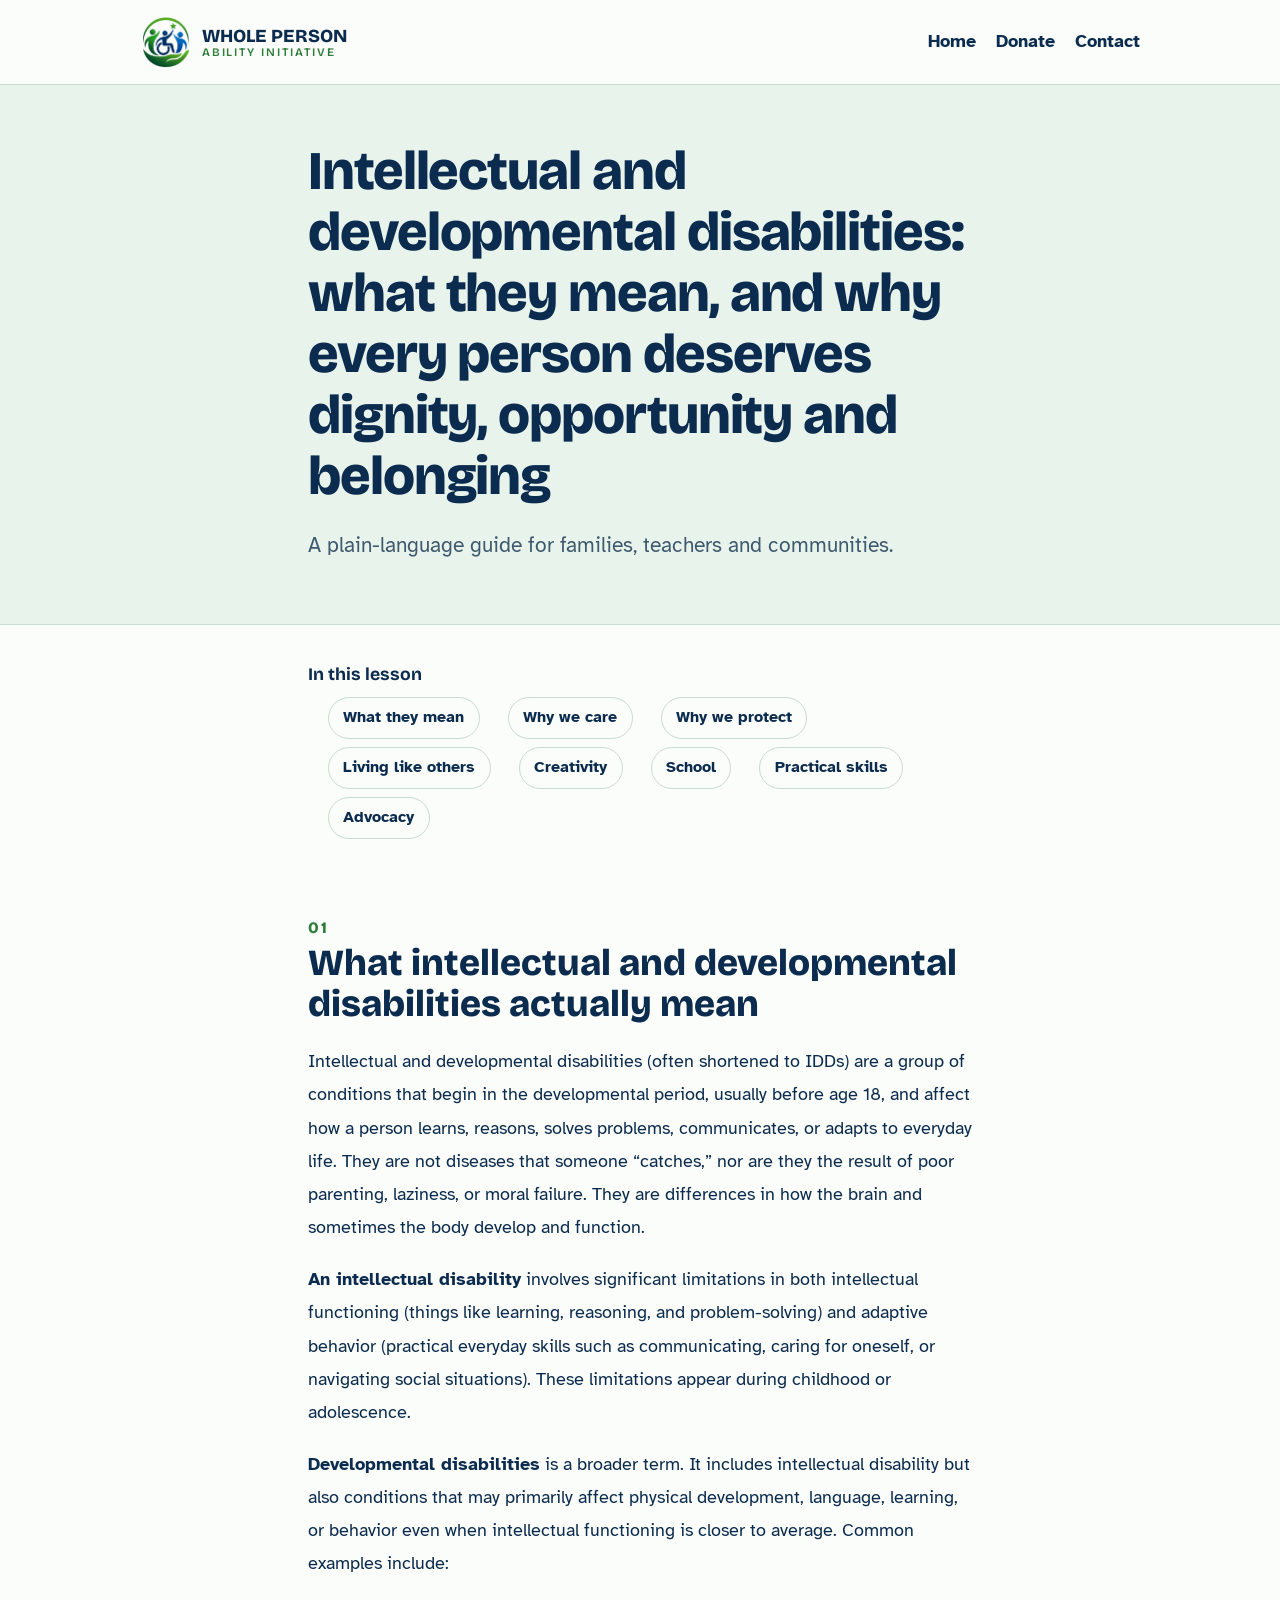
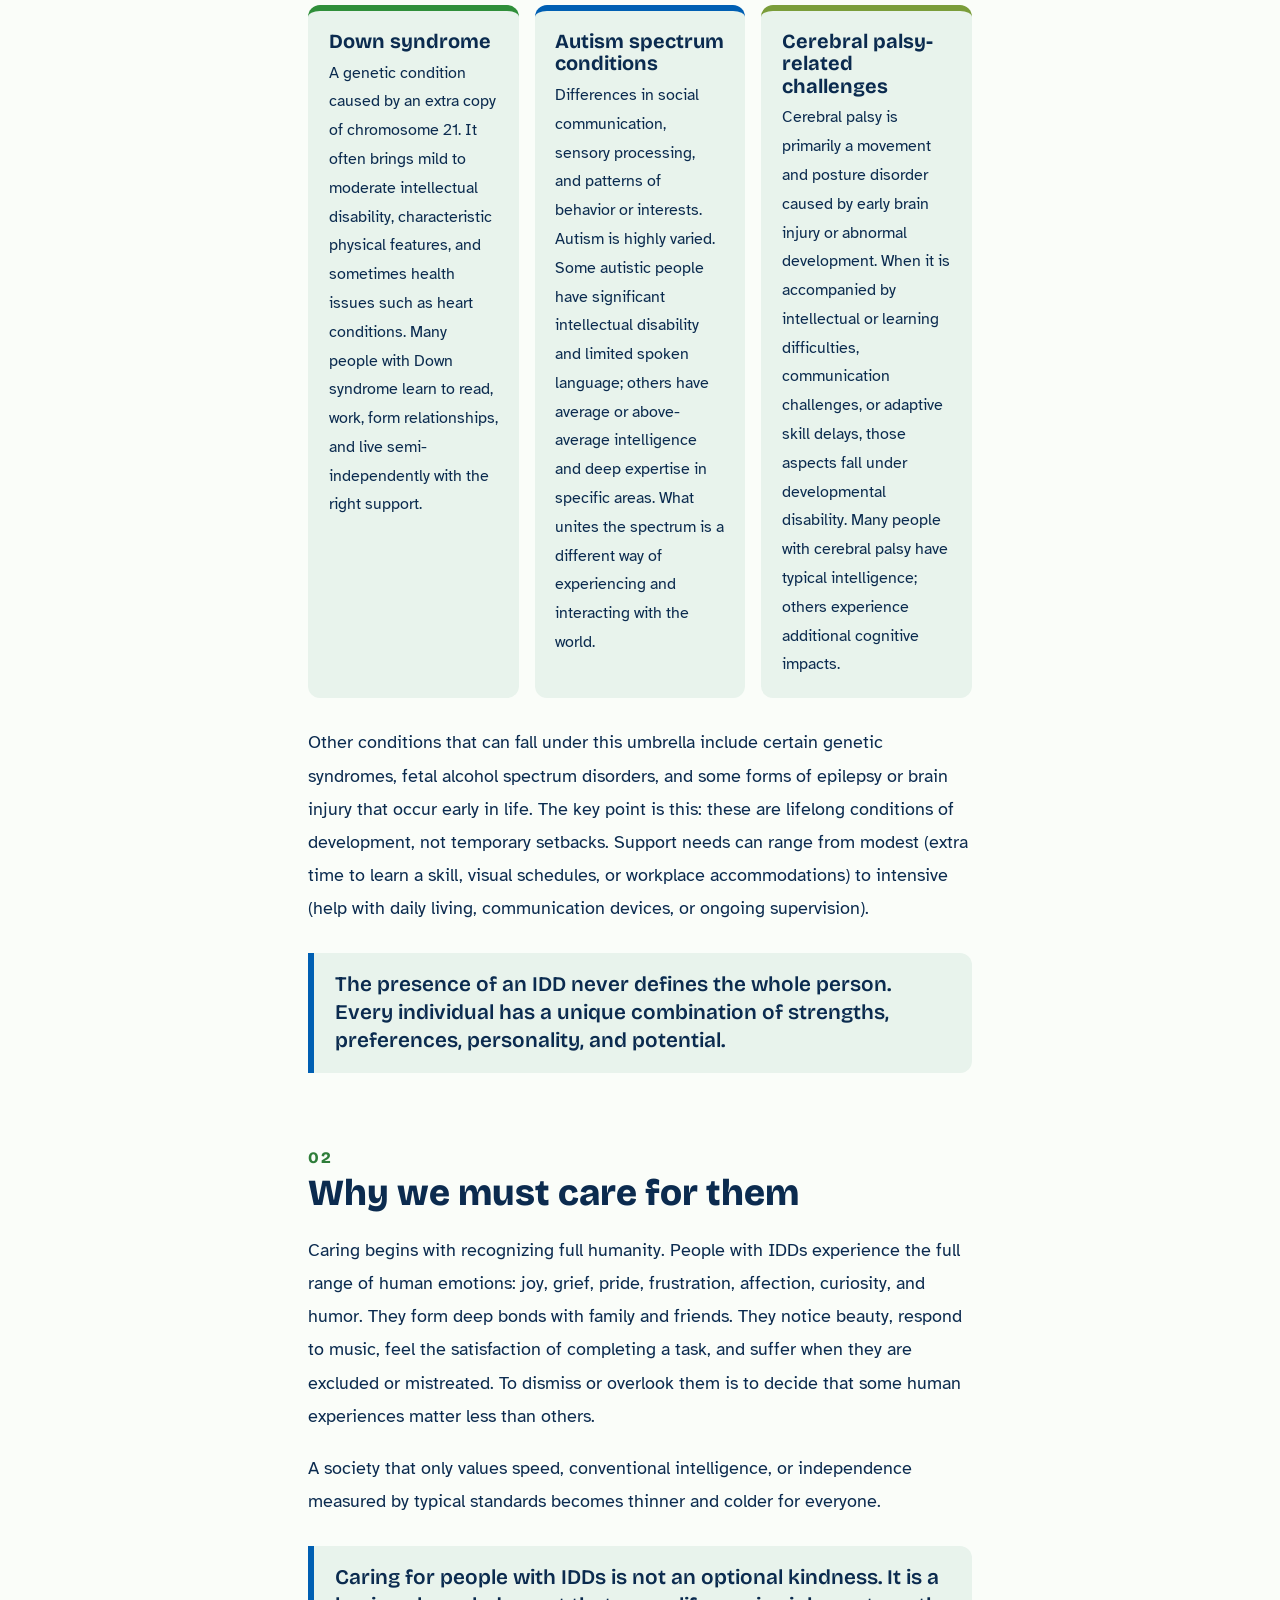
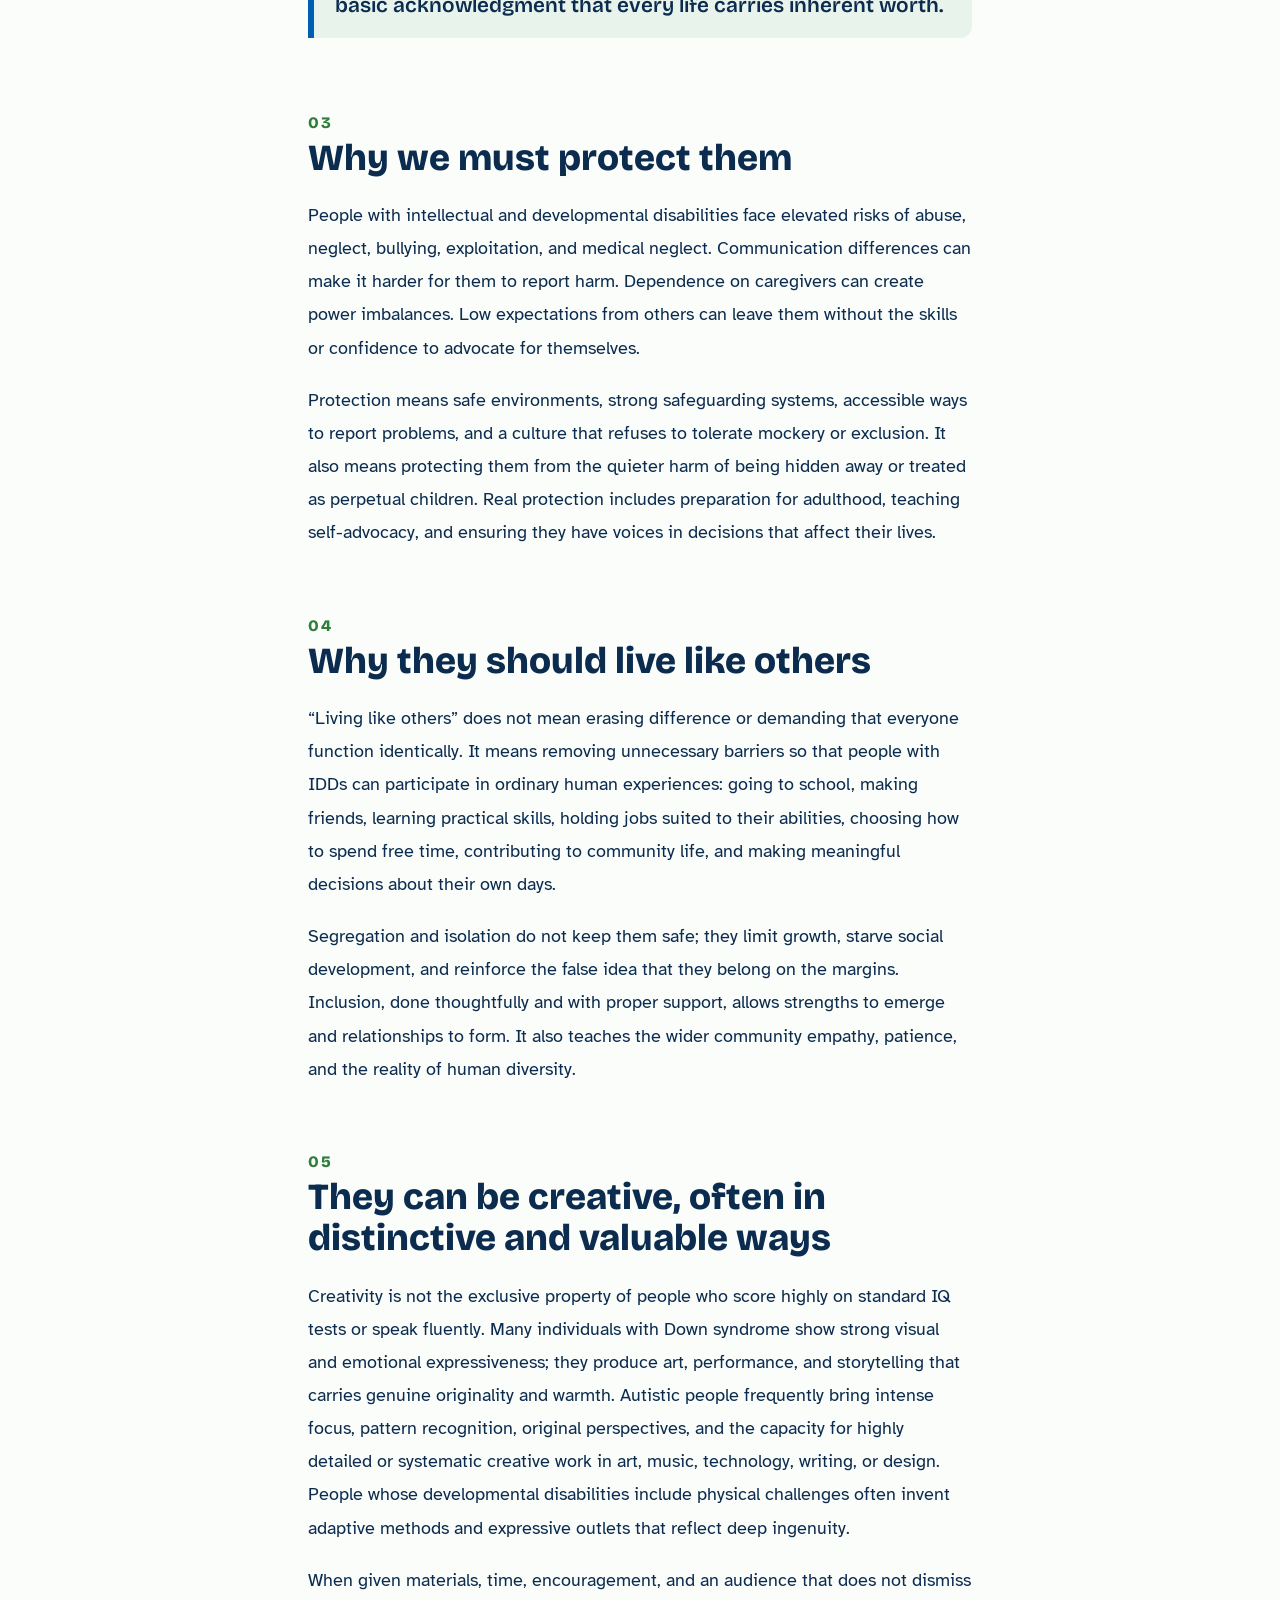
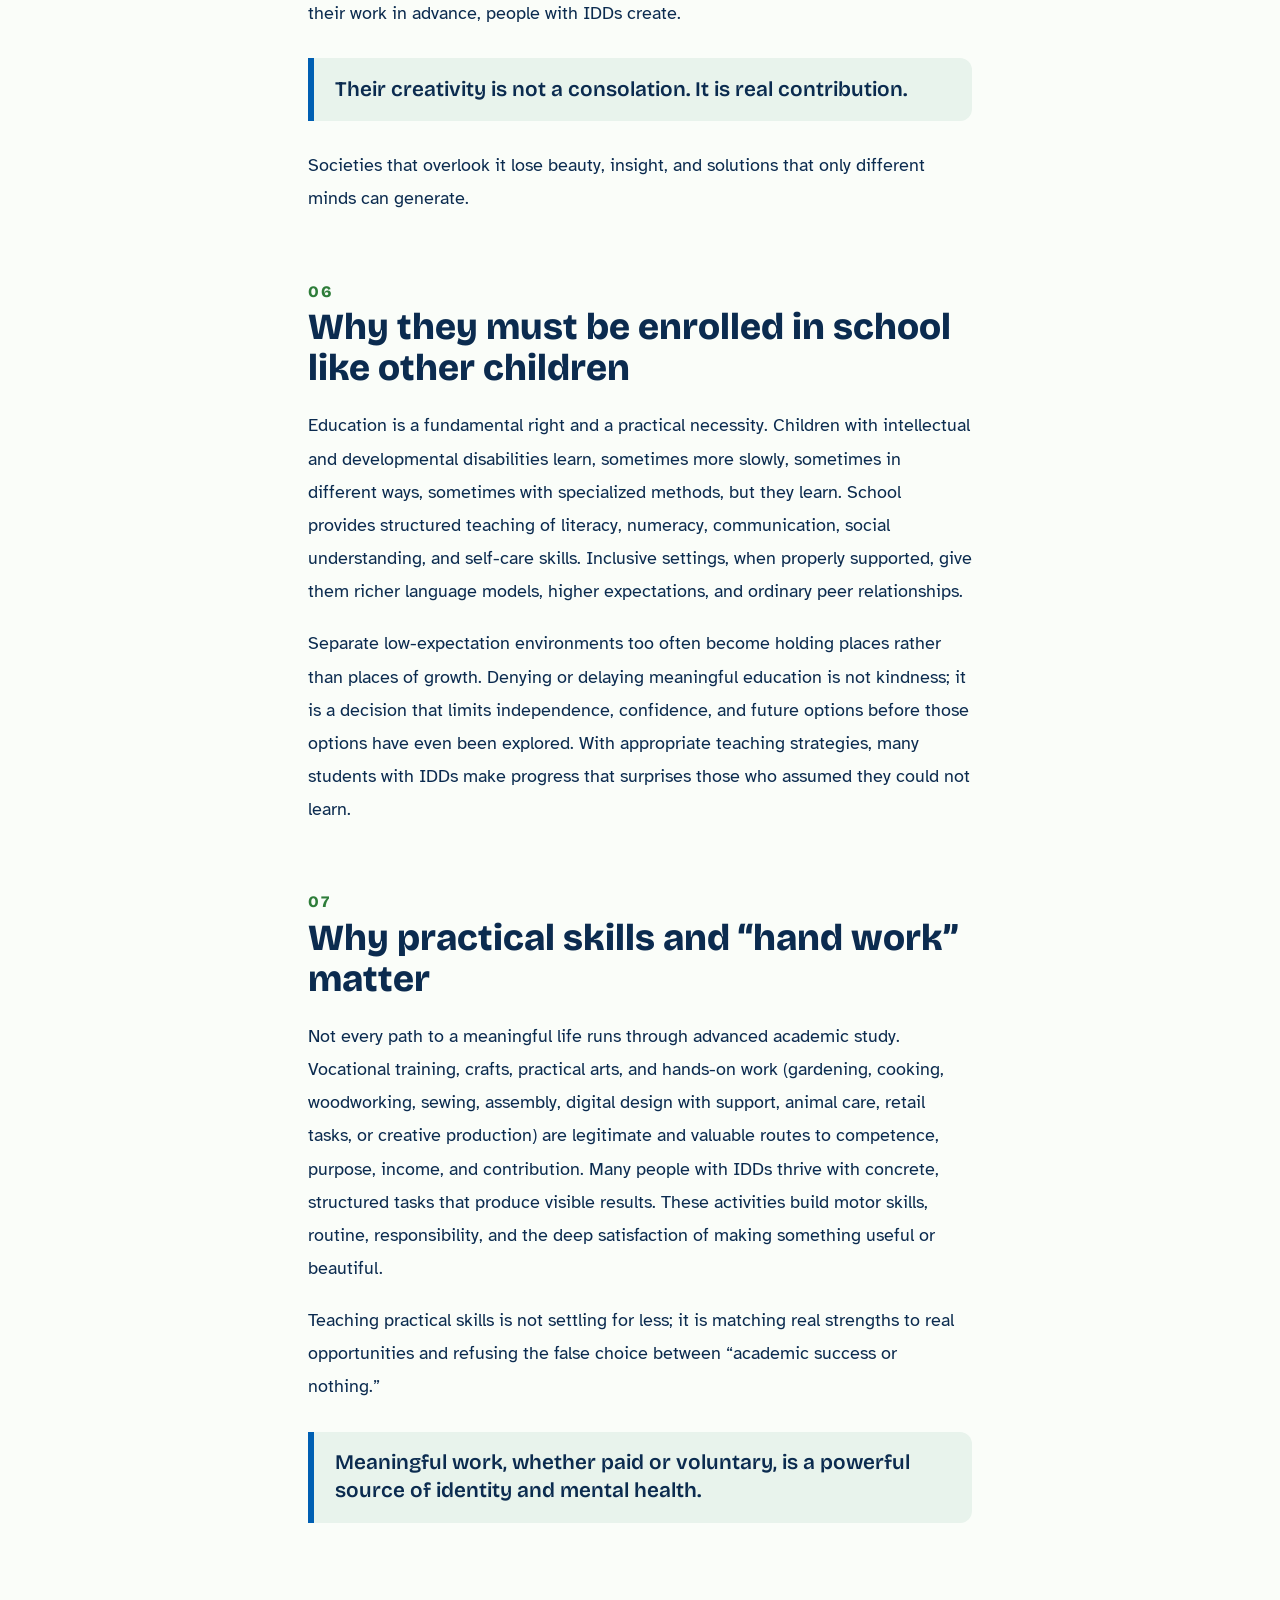
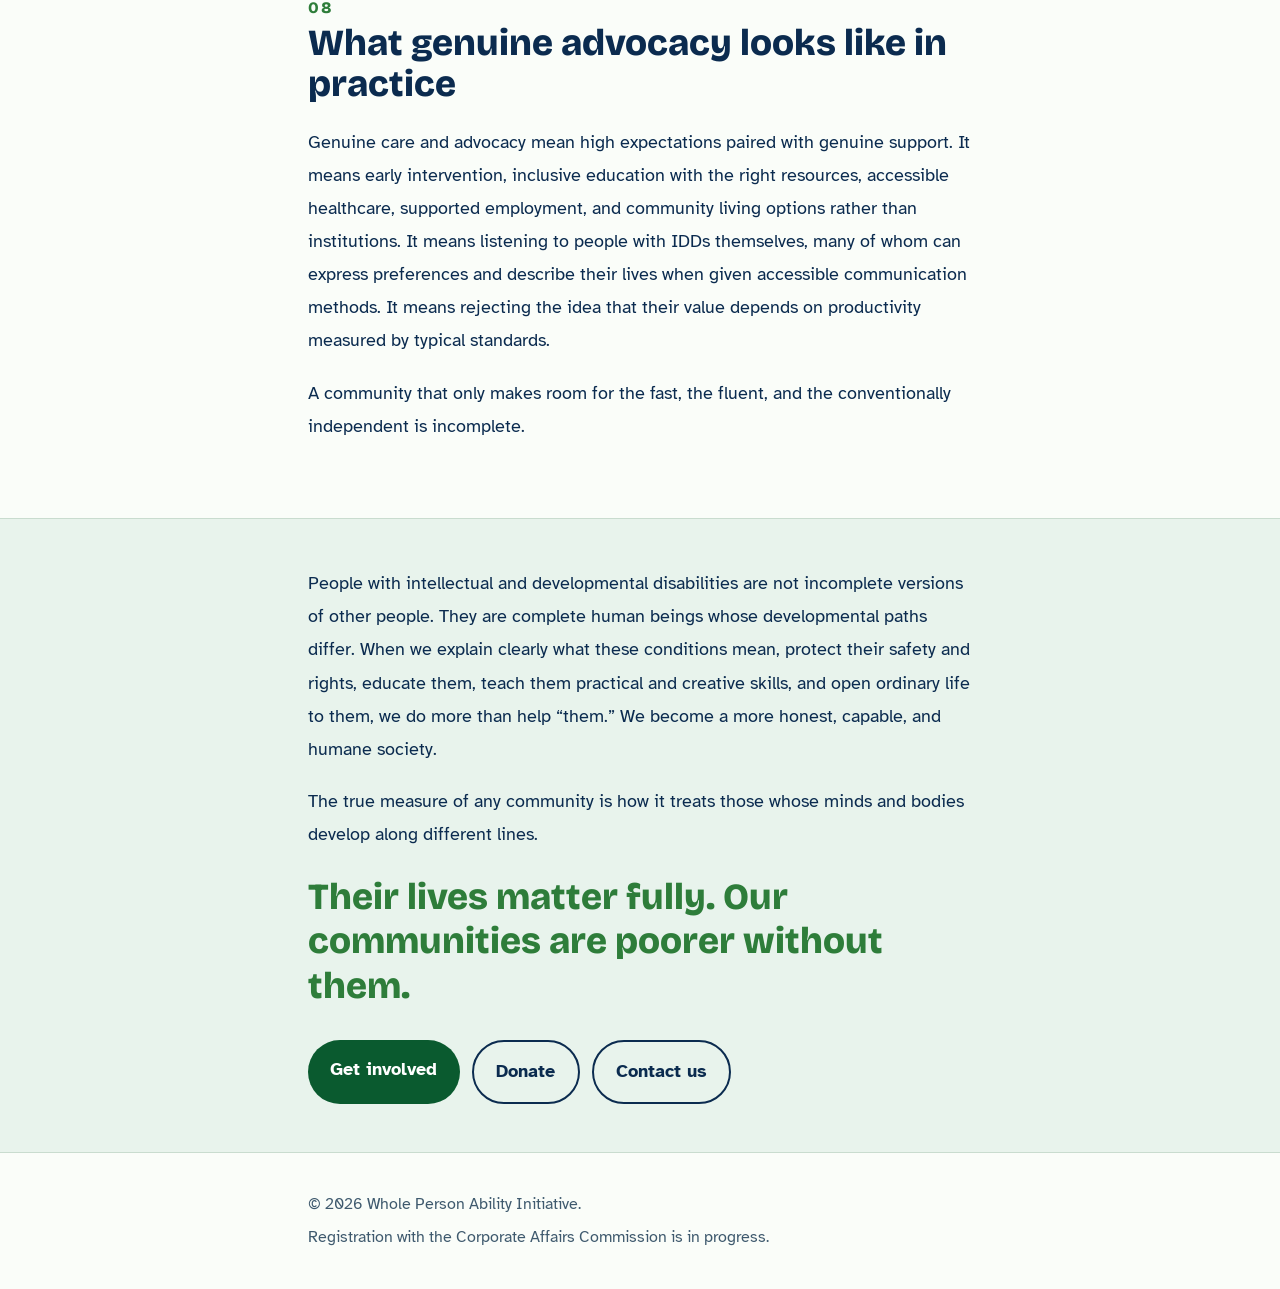
==== learn.html @ cdcc0b34 "Add lesson page" ====
<!DOCTYPE html>
<html lang="en">
<head>
<meta charset="utf-8">
<meta name="viewport" content="width=device-width, initial-scale=1">
<title>What intellectual and developmental disabilities mean | Whole Person Ability Initiative</title>
<meta name="description" content="A plain-language lesson on intellectual and developmental disabilities, and why every person deserves dignity, opportunity and belonging.">
<link rel="icon" href="logo-mark.png" type="image/png">
<link rel="preconnect" href="https://fonts.googleapis.com">
<link rel="preconnect" href="https://fonts.gstatic.com" crossorigin>
<link href="https://fonts.googleapis.com/css2?family=Atkinson+Hyperlegible:wght@400;700&family=Bricolage+Grotesque:wght@600;800&display=swap" rel="stylesheet">
<style>
:root{--paper:#fafdf9;--sky:#e8f3ec;--sun:#2f8f3a;--rose:#005fb3;--text:#0b2b4f;--muted:#3f5a6e;--line:#c9dccf;--leafText:#2e7d3a;--btnbg:#0a5a2f;--btnfg:#fff;--num:#8fd35f}
@media (prefers-color-scheme:dark){:root{--paper:#0c1d16;--sky:#14301f;--text:#eaf5ee;--muted:#b5cdbd;--line:#2c4a39;--leafText:#8fd35f;--sun:#8fd35f;--btnbg:#8fd35f;--btnfg:#032a17;--rose:#7db8f5;--num:#2f8f3a}}
*{box-sizing:border-box}html{scroll-behavior:smooth;scroll-padding-top:1rem}
@media (prefers-reduced-motion:reduce){html{scroll-behavior:auto}}
body{margin:0;background:var(--paper);color:var(--text);font:1.15rem/1.8 "Atkinson Hyperlegible",system-ui,sans-serif}
h1,h2,h3{font-family:"Bricolage Grotesque","Atkinson Hyperlegible",system-ui,sans-serif;line-height:1.12;margin:0}
a{color:inherit}:focus-visible{outline:3px solid var(--sun);outline-offset:3px}
.wrap{max-width:1040px;margin:0 auto;padding:0 1.25rem}.narrow{max-width:44rem;margin:0 auto;padding:0 1.25rem}
.bar{position:fixed;top:0;left:0;height:5px;width:0;background:var(--sun);z-index:50}
header.top{padding:1rem 0;border-bottom:1px solid var(--line)}
header.top .wrap{display:flex;flex-wrap:wrap;gap:.75rem 1.5rem;justify-content:space-between;align-items:center}
.brand{font-family:"Bricolage Grotesque",sans-serif;text-decoration:none;display:flex;align-items:center;gap:.6rem}
.brand img{border-radius:50%;background:#fff;display:block}
.lockup{display:flex;flex-direction:column;line-height:1.1}.lockup b{font-size:1.15rem;font-weight:800}
.lockup i{font-style:normal;font-weight:600;font-size:.72rem;letter-spacing:.17em;color:var(--leafText)}
nav a{margin-left:1.25rem;font-weight:700;text-decoration:none}nav a:hover{text-decoration:underline}
.lhero{background:var(--sky);padding:3.5rem 0 3rem;border-bottom:1px solid var(--line)}
.tag{font-weight:700;font-size:.85rem;letter-spacing:.14em;color:var(--leafText);margin:0 0 1rem}
.lhero h1{font-size:clamp(2rem,5.5vw,3.4rem);font-weight:800;letter-spacing:-.02em}
.lede{font-size:1.3rem;color:var(--muted);margin:1.25rem 0 .75rem}.meta{font-size:1rem;color:var(--muted);margin:0}
.toc{margin:2.5rem auto;max-width:44rem;padding:0 1.25rem}
.toc h2{font-size:1.1rem;margin-bottom:.75rem}
.toc ol{margin:0;padding:0;list-style:none;display:flex;flex-wrap:wrap;gap:.5rem}
.toc a{display:inline-block;padding:.35rem .9rem;border:1px solid var(--line);border-radius:999px;text-decoration:none;font-size:1rem;background:var(--paper)}
.toc a:hover{background:var(--btnbg);color:var(--btnfg);border-color:var(--btnbg)}
.lsec{padding:2.5rem 0 .5rem}
.lsec h2{font-size:clamp(1.7rem,4vw,2.3rem);font-weight:800;margin-bottom:1.25rem}
.num{display:block;font-size:1rem;font-weight:800;letter-spacing:.14em;color:var(--leafText);margin-bottom:.4rem}
.lsec p{margin:0 0 1.2rem}
.cards{display:grid;gap:1rem;margin:1.5rem 0 1.75rem}
.card{padding:1.2rem 1.3rem;background:var(--sky);border-radius:12px;border-top:6px solid var(--sun)}
.card:nth-child(2){border-color:var(--rose)}.card:nth-child(3){border-color:#7a9d3a}
.card h3{font-size:1.25rem;margin-bottom:.4rem}.card p{margin:0;font-size:1.05rem}
.lsec p.key{margin:1.75rem 0;padding:1.1rem 1.3rem;border-left:6px solid var(--rose);background:var(--sky);border-radius:0 12px 12px 0;font-family:"Bricolage Grotesque",sans-serif;font-size:1.3rem;font-weight:600;line-height:1.35}
.closing{margin-top:3rem;padding:3rem 0;background:var(--sky);border-top:1px solid var(--line)}
.quote{font-family:"Bricolage Grotesque",sans-serif;font-size:clamp(1.6rem,4vw,2.3rem);font-weight:800;line-height:1.2;margin:1.5rem 0 2rem;color:var(--leafText)}
.btns{display:flex;flex-wrap:wrap;gap:.75rem}
.btn{display:inline-block;padding:.85rem 1.4rem;border-radius:999px;font-weight:700;text-decoration:none;background:var(--btnbg);color:var(--btnfg)}
.btn.alt{background:transparent;border:2px solid var(--text);color:var(--text)}
footer{padding:2rem 0;color:var(--muted);font-size:1rem;border-top:1px solid var(--line)}footer p{margin:.3rem 0}
@media (min-width:760px){.cards{grid-template-columns:repeat(3,1fr)}.card p{font-size:1rem}}
</style>
</head>
<body>
<div class="bar" id="bar"></div>
<header class="top"><div class="wrap">
  <a class="brand" href="index.html"><img src="logo-mark.png" width="52" height="52" alt=""><span class="lockup"><b>WHOLE PERSON</b><i>ABILITY INITIATIVE</i></span></a>
  <nav aria-label="Main"><a href="index.html">Home</a><a href="index.html#donate">Donate</a><a href="index.html#contact">Contact</a></nav>
</div></header>
<main>
<div class="lhero"><div class="narrow">
  <h1>Intellectual and developmental disabilities: what they mean, and why every person deserves dignity, opportunity and belonging</h1>
  <p class="lede">A plain-language guide for families, teachers and communities.</p>
</div></div>
<nav class="toc" aria-label="In this lesson"><h2>In this lesson</h2><ol>
  <li><a href="#meaning">What they mean</a></li><li><a href="#care">Why we care</a></li><li><a href="#protect">Why we protect</a></li><li><a href="#live">Living like others</a></li>
  <li><a href="#create">Creativity</a></li><li><a href="#school">School</a></li><li><a href="#skills">Practical skills</a></li><li><a href="#advocacy">Advocacy</a></li>
</ol></nav>
<article class="narrow">
<section class="lsec" id="meaning"><h2><span class="num">01</span>What intellectual and developmental disabilities actually mean</h2>
<p>Intellectual and developmental disabilities (often shortened to IDDs) are a group of conditions that begin in the developmental period, usually before age 18, and affect how a person learns, reasons, solves problems, communicates, or adapts to everyday life. They are not diseases that someone “catches,” nor are they the result of poor parenting, laziness, or moral failure. They are differences in how the brain and sometimes the body develop and function.</p>
<p><strong>An intellectual disability</strong> involves significant limitations in both intellectual functioning (things like learning, reasoning, and problem-solving) and adaptive behavior (practical everyday skills such as communicating, caring for oneself, or navigating social situations). These limitations appear during childhood or adolescence.</p>
<p><strong>Developmental disabilities</strong> is a broader term. It includes intellectual disability but also conditions that may primarily affect physical development, language, learning, or behavior even when intellectual functioning is closer to average. Common examples include:</p>
<div class="cards">
<article class="card"><h3>Down syndrome</h3><p>A genetic condition caused by an extra copy of chromosome 21. It often brings mild to moderate intellectual disability, characteristic physical features, and sometimes health issues such as heart conditions. Many people with Down syndrome learn to read, work, form relationships, and live semi-independently with the right support.</p></article>
<article class="card"><h3>Autism spectrum conditions</h3><p>Differences in social communication, sensory processing, and patterns of behavior or interests. Autism is highly varied. Some autistic people have significant intellectual disability and limited spoken language; others have average or above-average intelligence and deep expertise in specific areas. What unites the spectrum is a different way of experiencing and interacting with the world.</p></article>
<article class="card"><h3>Cerebral palsy-related challenges</h3><p>Cerebral palsy is primarily a movement and posture disorder caused by early brain injury or abnormal development. When it is accompanied by intellectual or learning difficulties, communication challenges, or adaptive skill delays, those aspects fall under developmental disability. Many people with cerebral palsy have typical intelligence; others experience additional cognitive impacts.</p></article>
</div>
<p>Other conditions that can fall under this umbrella include certain genetic syndromes, fetal alcohol spectrum disorders, and some forms of epilepsy or brain injury that occur early in life. The key point is this: these are lifelong conditions of development, not temporary setbacks. Support needs can range from modest (extra time to learn a skill, visual schedules, or workplace accommodations) to intensive (help with daily living, communication devices, or ongoing supervision).</p>
<p class="key">The presence of an IDD never defines the whole person. Every individual has a unique combination of strengths, preferences, personality, and potential.</p>
</section>
<section class="lsec" id="care"><h2><span class="num">02</span>Why we must care for them</h2>
<p>Caring begins with recognizing full humanity. People with IDDs experience the full range of human emotions: joy, grief, pride, frustration, affection, curiosity, and humor. They form deep bonds with family and friends. They notice beauty, respond to music, feel the satisfaction of completing a task, and suffer when they are excluded or mistreated. To dismiss or overlook them is to decide that some human experiences matter less than others.</p>
<p>A society that only values speed, conventional intelligence, or independence measured by typical standards becomes thinner and colder for everyone.</p>
<p class="key">Caring for people with IDDs is not an optional kindness. It is a basic acknowledgment that every life carries inherent worth.</p>
</section>
<section class="lsec" id="protect"><h2><span class="num">03</span>Why we must protect them</h2>
<p>People with intellectual and developmental disabilities face elevated risks of abuse, neglect, bullying, exploitation, and medical neglect. Communication differences can make it harder for them to report harm. Dependence on caregivers can create power imbalances. Low expectations from others can leave them without the skills or confidence to advocate for themselves.</p>
<p>Protection means safe environments, strong safeguarding systems, accessible ways to report problems, and a culture that refuses to tolerate mockery or exclusion. It also means protecting them from the quieter harm of being hidden away or treated as perpetual children. Real protection includes preparation for adulthood, teaching self-advocacy, and ensuring they have voices in decisions that affect their lives.</p>
</section>
<section class="lsec" id="live"><h2><span class="num">04</span>Why they should live like others</h2>
<p>“Living like others” does not mean erasing difference or demanding that everyone function identically. It means removing unnecessary barriers so that people with IDDs can participate in ordinary human experiences: going to school, making friends, learning practical skills, holding jobs suited to their abilities, choosing how to spend free time, contributing to community life, and making meaningful decisions about their own days.</p>
<p>Segregation and isolation do not keep them safe; they limit growth, starve social development, and reinforce the false idea that they belong on the margins. Inclusion, done thoughtfully and with proper support, allows strengths to emerge and relationships to form. It also teaches the wider community empathy, patience, and the reality of human diversity.</p>
</section>
<section class="lsec" id="create"><h2><span class="num">05</span>They can be creative, often in distinctive and valuable ways</h2>
<p>Creativity is not the exclusive property of people who score highly on standard IQ tests or speak fluently. Many individuals with Down syndrome show strong visual and emotional expressiveness; they produce art, performance, and storytelling that carries genuine originality and warmth. Autistic people frequently bring intense focus, pattern recognition, original perspectives, and the capacity for highly detailed or systematic creative work in art, music, technology, writing, or design. People whose developmental disabilities include physical challenges often invent adaptive methods and expressive outlets that reflect deep ingenuity.</p>
<p>When given materials, time, encouragement, and an audience that does not dismiss their work in advance, people with IDDs create.</p>
<p class="key">Their creativity is not a consolation. It is real contribution.</p>
<p>Societies that overlook it lose beauty, insight, and solutions that only different minds can generate.</p>
</section>
<section class="lsec" id="school"><h2><span class="num">06</span>Why they must be enrolled in school like other children</h2>
<p>Education is a fundamental right and a practical necessity. Children with intellectual and developmental disabilities learn, sometimes more slowly, sometimes in different ways, sometimes with specialized methods, but they learn. School provides structured teaching of literacy, numeracy, communication, social understanding, and self-care skills. Inclusive settings, when properly supported, give them richer language models, higher expectations, and ordinary peer relationships.</p>
<p>Separate low-expectation environments too often become holding places rather than places of growth. Denying or delaying meaningful education is not kindness; it is a decision that limits independence, confidence, and future options before those options have even been explored. With appropriate teaching strategies, many students with IDDs make progress that surprises those who assumed they could not learn.</p>
</section>
<section class="lsec" id="skills"><h2><span class="num">07</span>Why practical skills and “hand work” matter</h2>
<p>Not every path to a meaningful life runs through advanced academic study. Vocational training, crafts, practical arts, and hands-on work (gardening, cooking, woodworking, sewing, assembly, digital design with support, animal care, retail tasks, or creative production) are legitimate and valuable routes to competence, purpose, income, and contribution. Many people with IDDs thrive with concrete, structured tasks that produce visible results. These activities build motor skills, routine, responsibility, and the deep satisfaction of making something useful or beautiful.</p>
<p>Teaching practical skills is not settling for less; it is matching real strengths to real opportunities and refusing the false choice between “academic success or nothing.”</p>
<p class="key">Meaningful work, whether paid or voluntary, is a powerful source of identity and mental health.</p>
</section>
<section class="lsec" id="advocacy"><h2><span class="num">08</span>What genuine advocacy looks like in practice</h2>
<p>Genuine care and advocacy mean high expectations paired with genuine support. It means early intervention, inclusive education with the right resources, accessible healthcare, supported employment, and community living options rather than institutions. It means listening to people with IDDs themselves, many of whom can express preferences and describe their lives when given accessible communication methods. It means rejecting the idea that their value depends on productivity measured by typical standards.</p>
<p>A community that only makes room for the fast, the fluent, and the conventionally independent is incomplete.</p>
</section>
</article>
<div class="closing"><div class="narrow">
  <p style="margin:0 0 1.2rem">People with intellectual and developmental disabilities are not incomplete versions of other people. They are complete human beings whose developmental paths differ. When we explain clearly what these conditions mean, protect their safety and rights, educate them, teach them practical and creative skills, and open ordinary life to them, we do more than help “them.” We become a more honest, capable, and humane society.</p>
  <p style="margin:0 0 1.2rem">The true measure of any community is how it treats those whose minds and bodies develop along different lines.</p>
  <p class="quote">Their lives matter fully. Our communities are poorer without them.</p>
  <div class="btns"><a class="btn" href="index.html#help">Get involved</a><a class="btn alt" href="index.html#donate">Donate</a><a class="btn alt" href="index.html#contact">Contact us</a></div>
</div></div>
</main>
<footer><div class="narrow"><p>&copy; 2026 Whole Person Ability Initiative.</p><p>Registration with the Corporate Affairs Commission is in progress.</p></div></footer>
<script>
(function(){var b=document.getElementById("bar");
function u(){var h=document.documentElement,m=h.scrollHeight-h.clientHeight;b.style.width=(m>0?h.scrollTop/m*100:0)+"%"}
window.addEventListener("scroll",u,{passive:true});u();})();
</script>
</body>
</html>
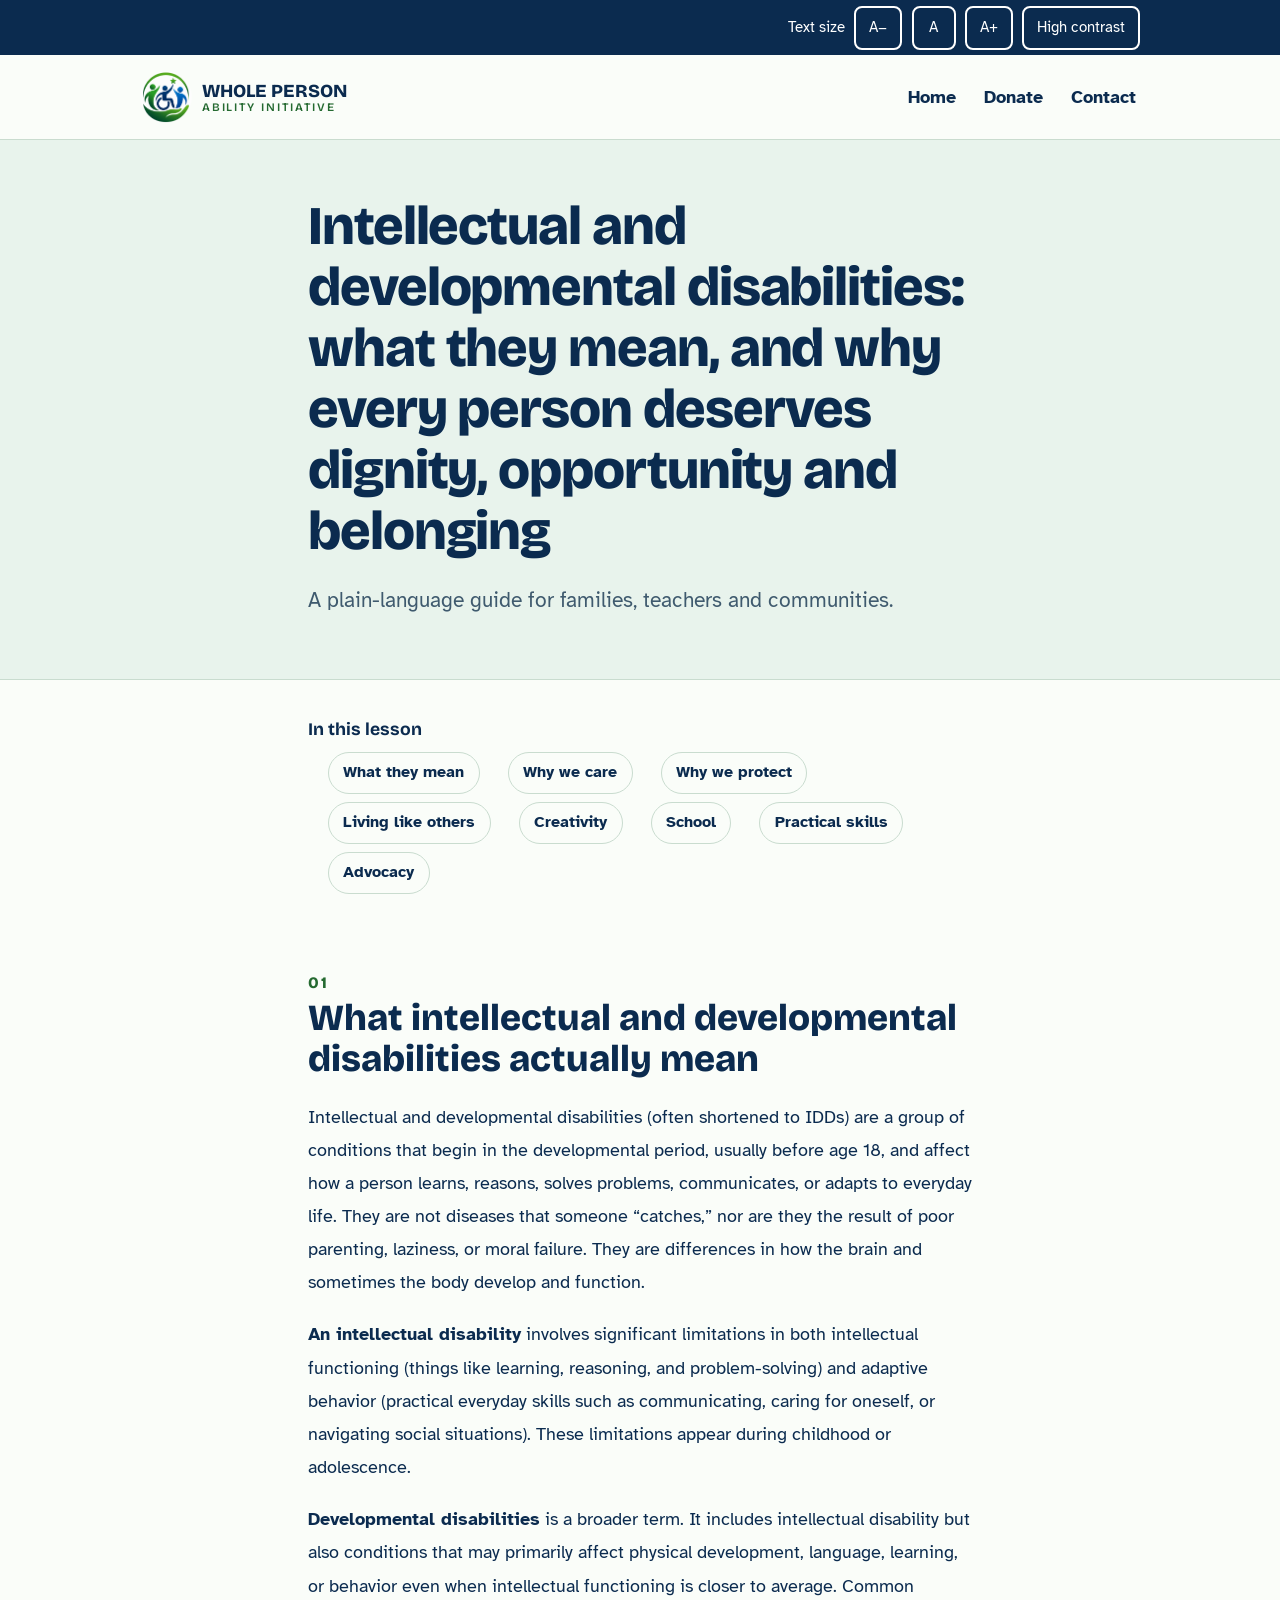
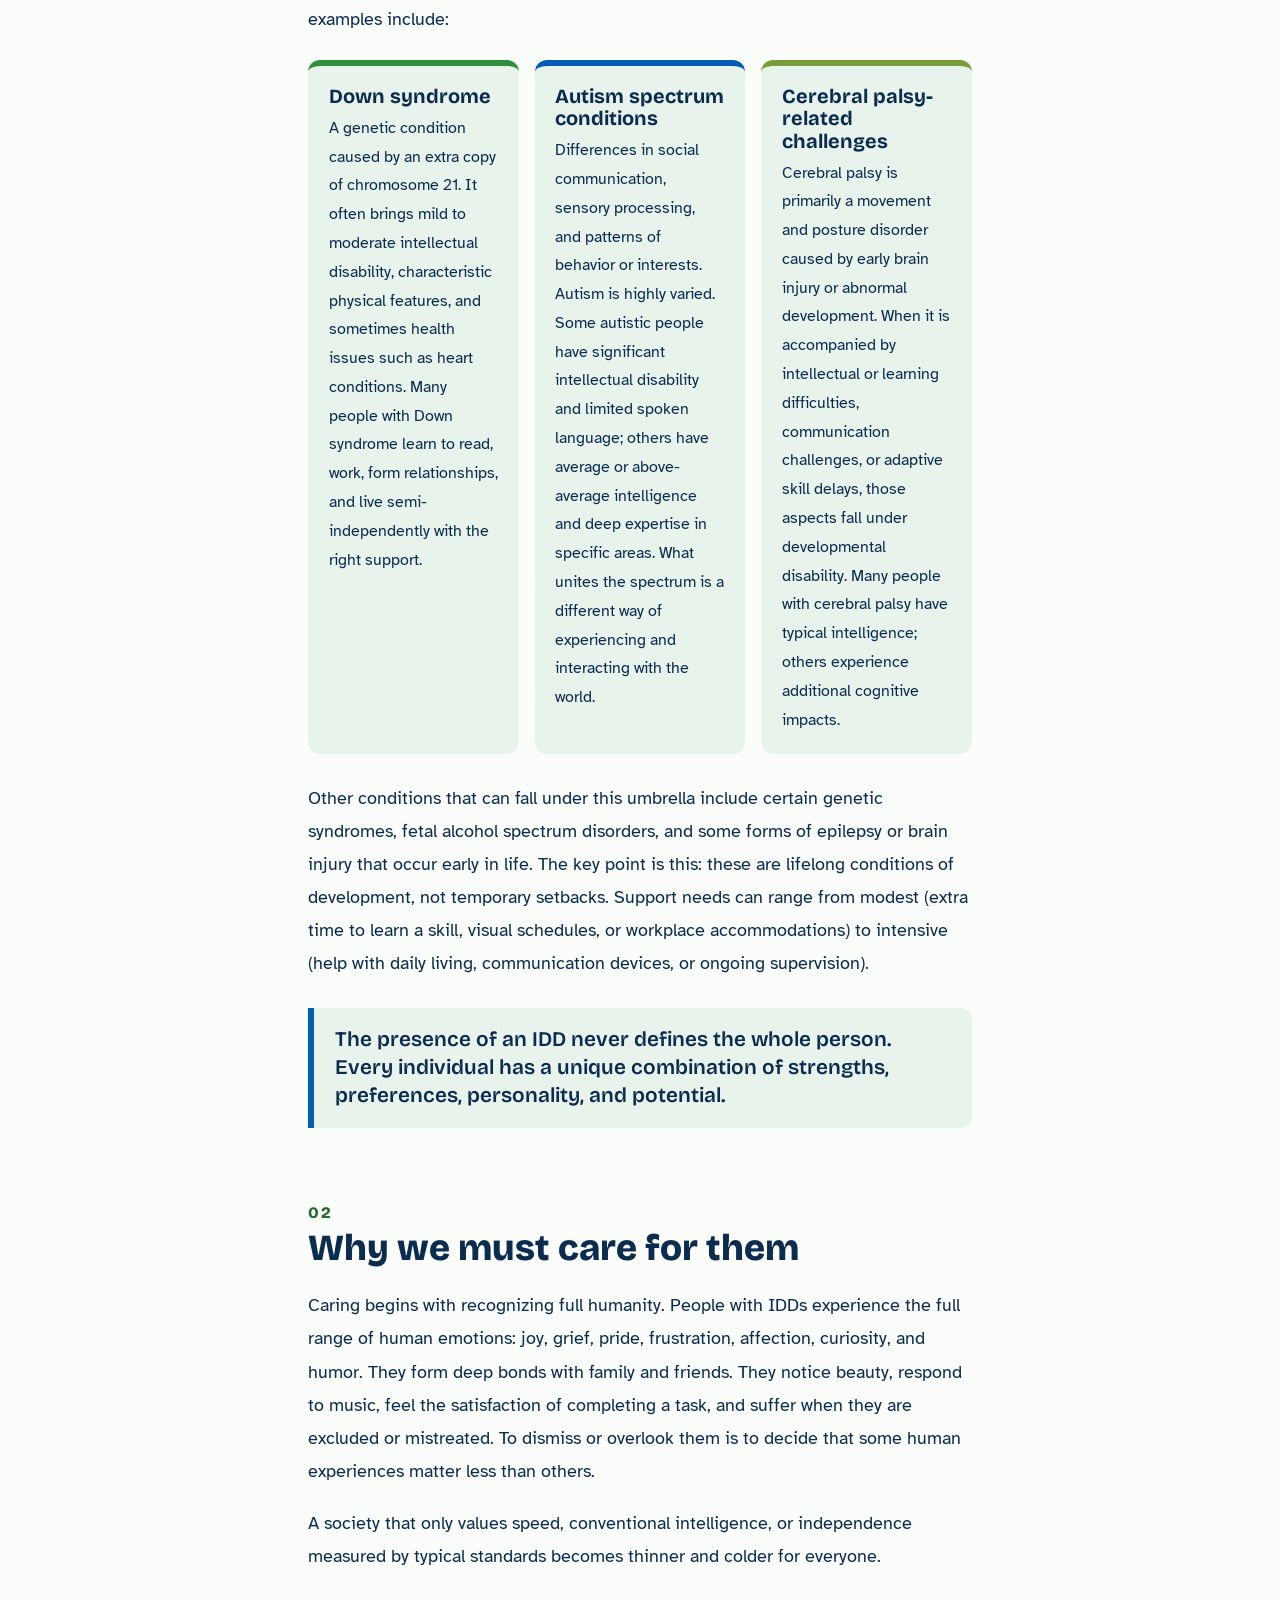
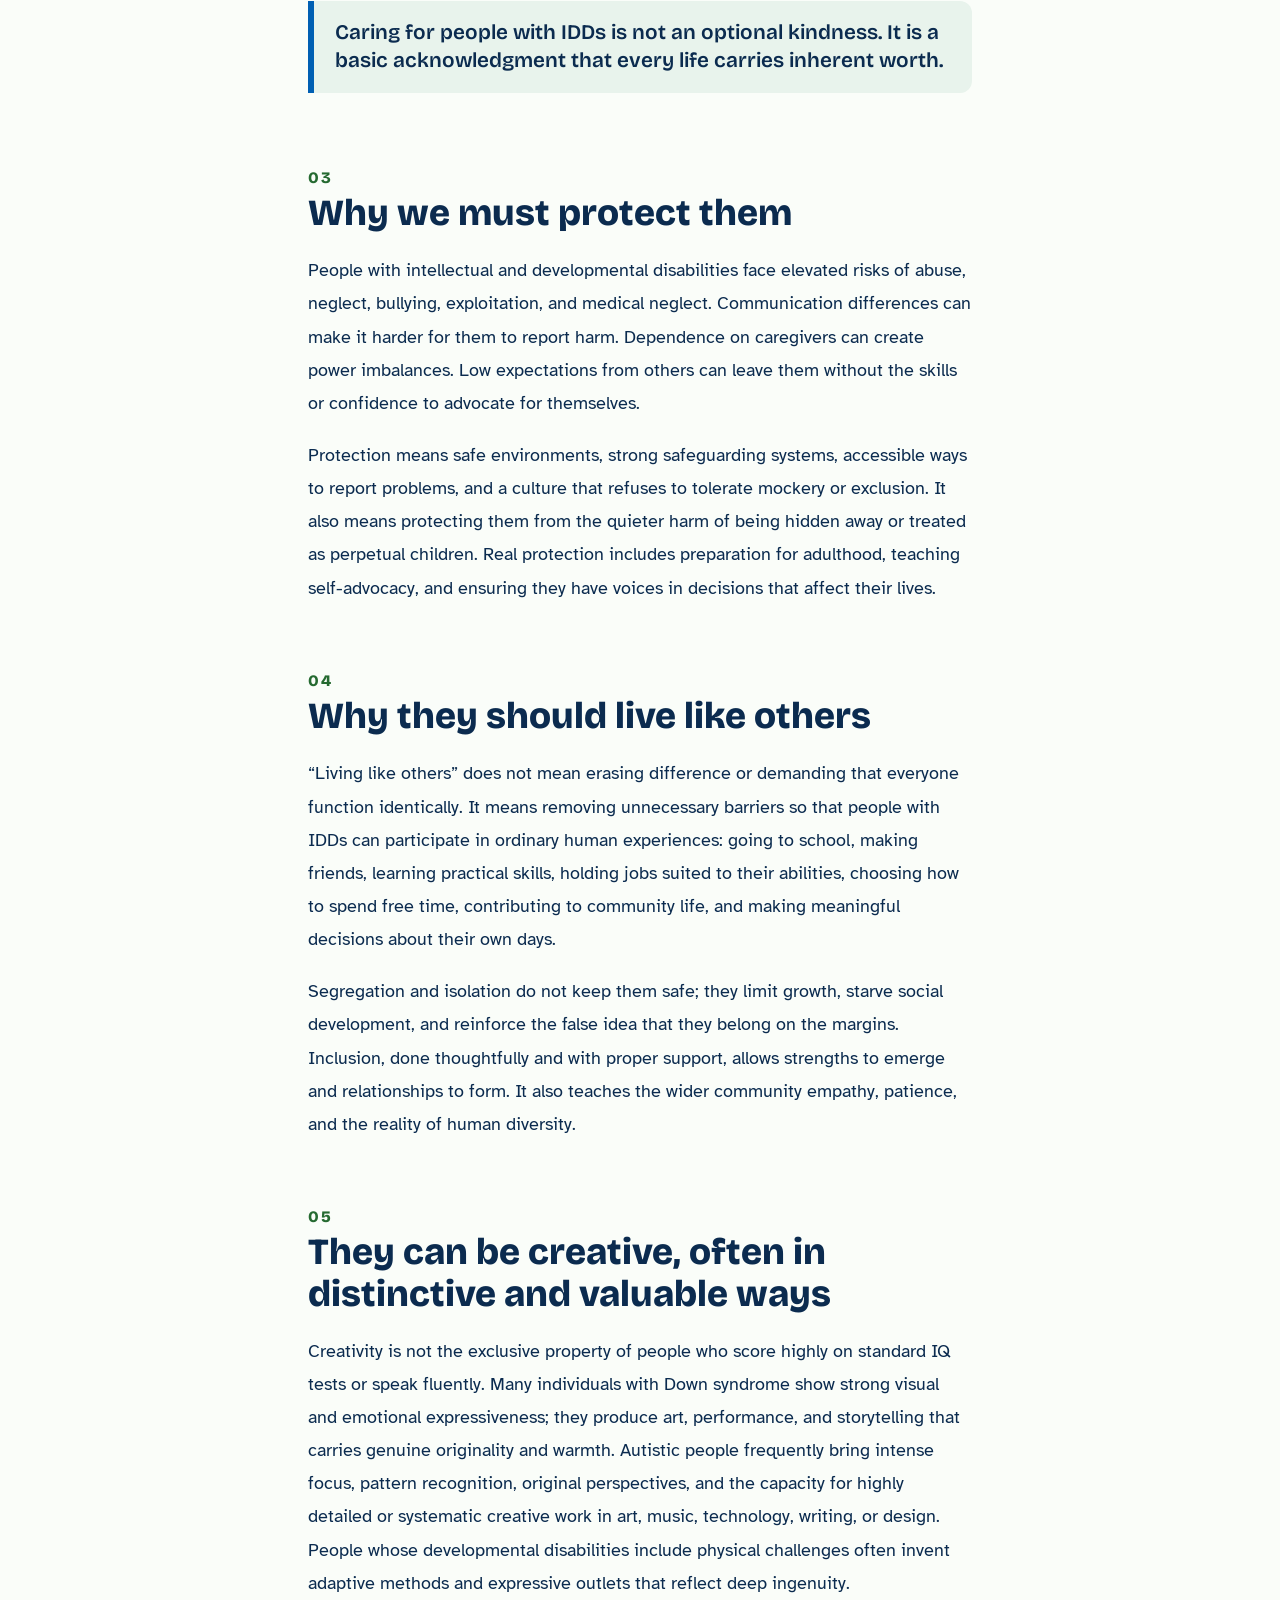
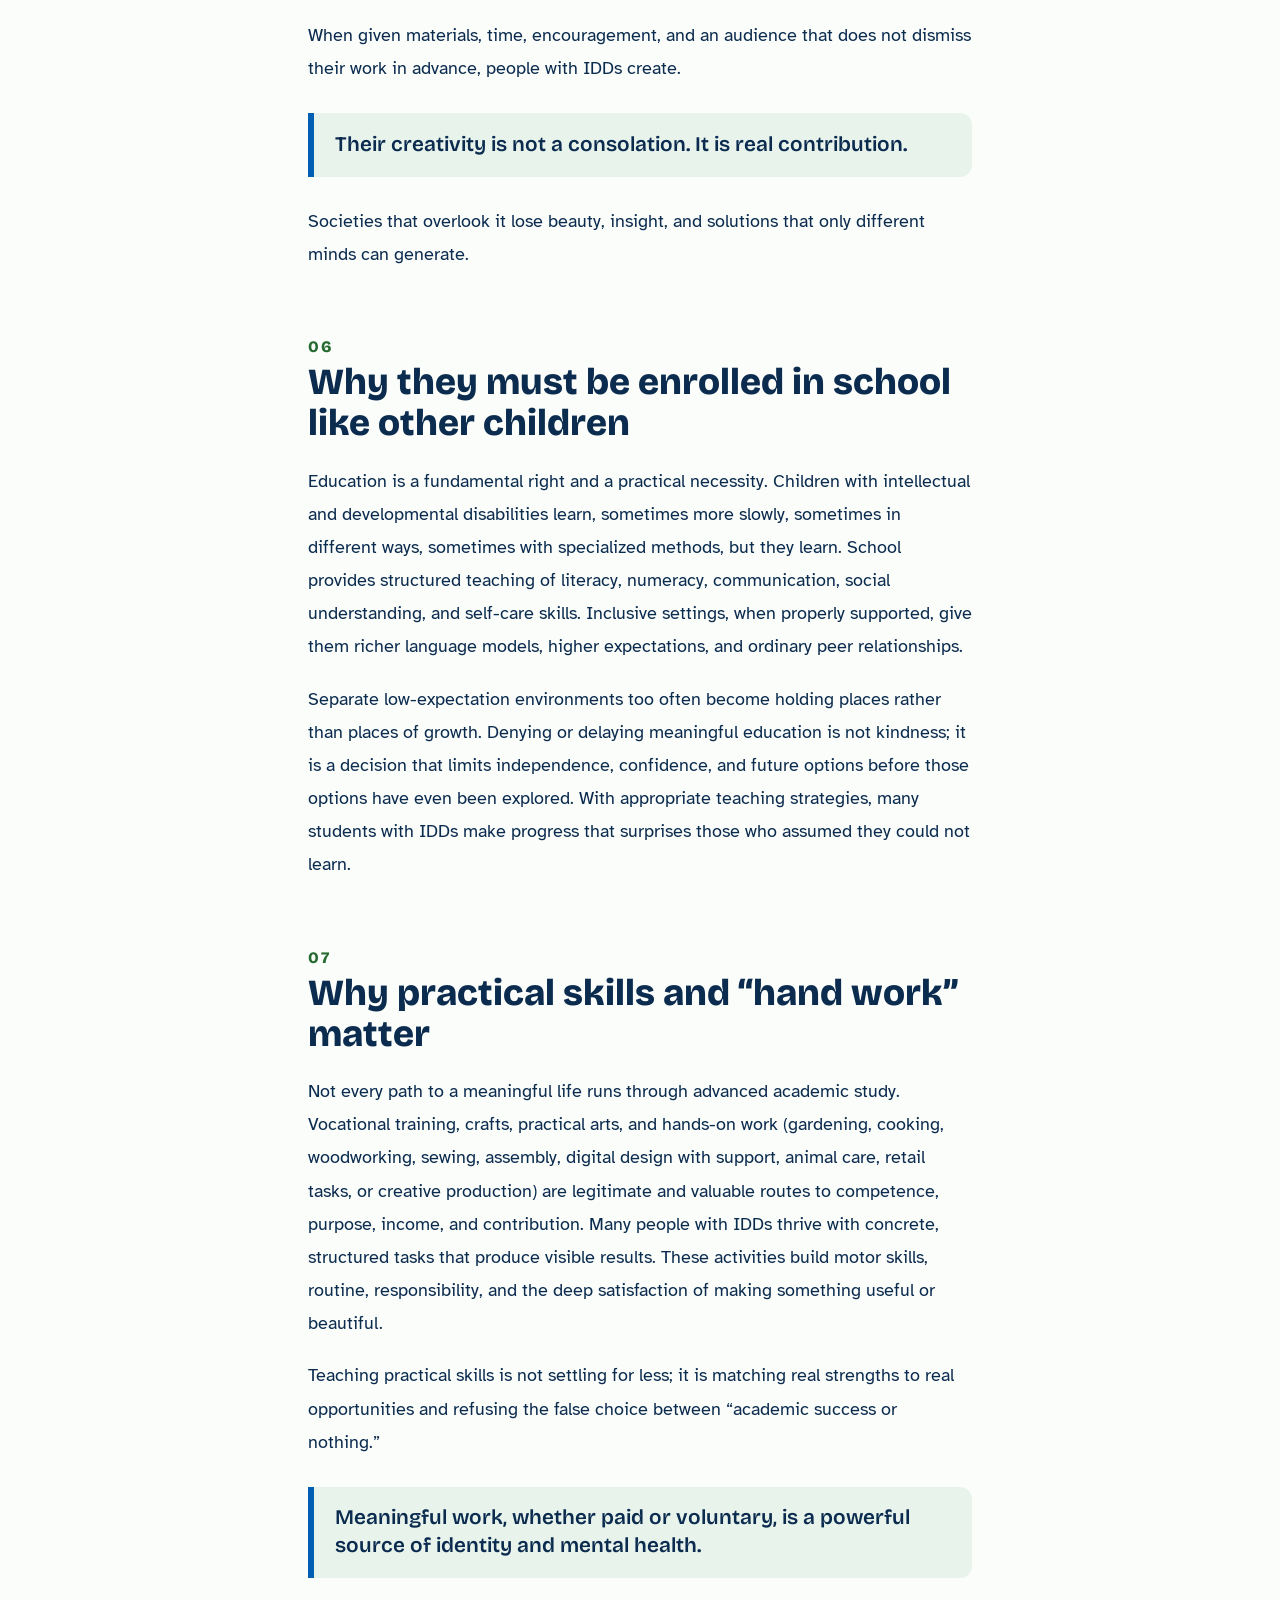
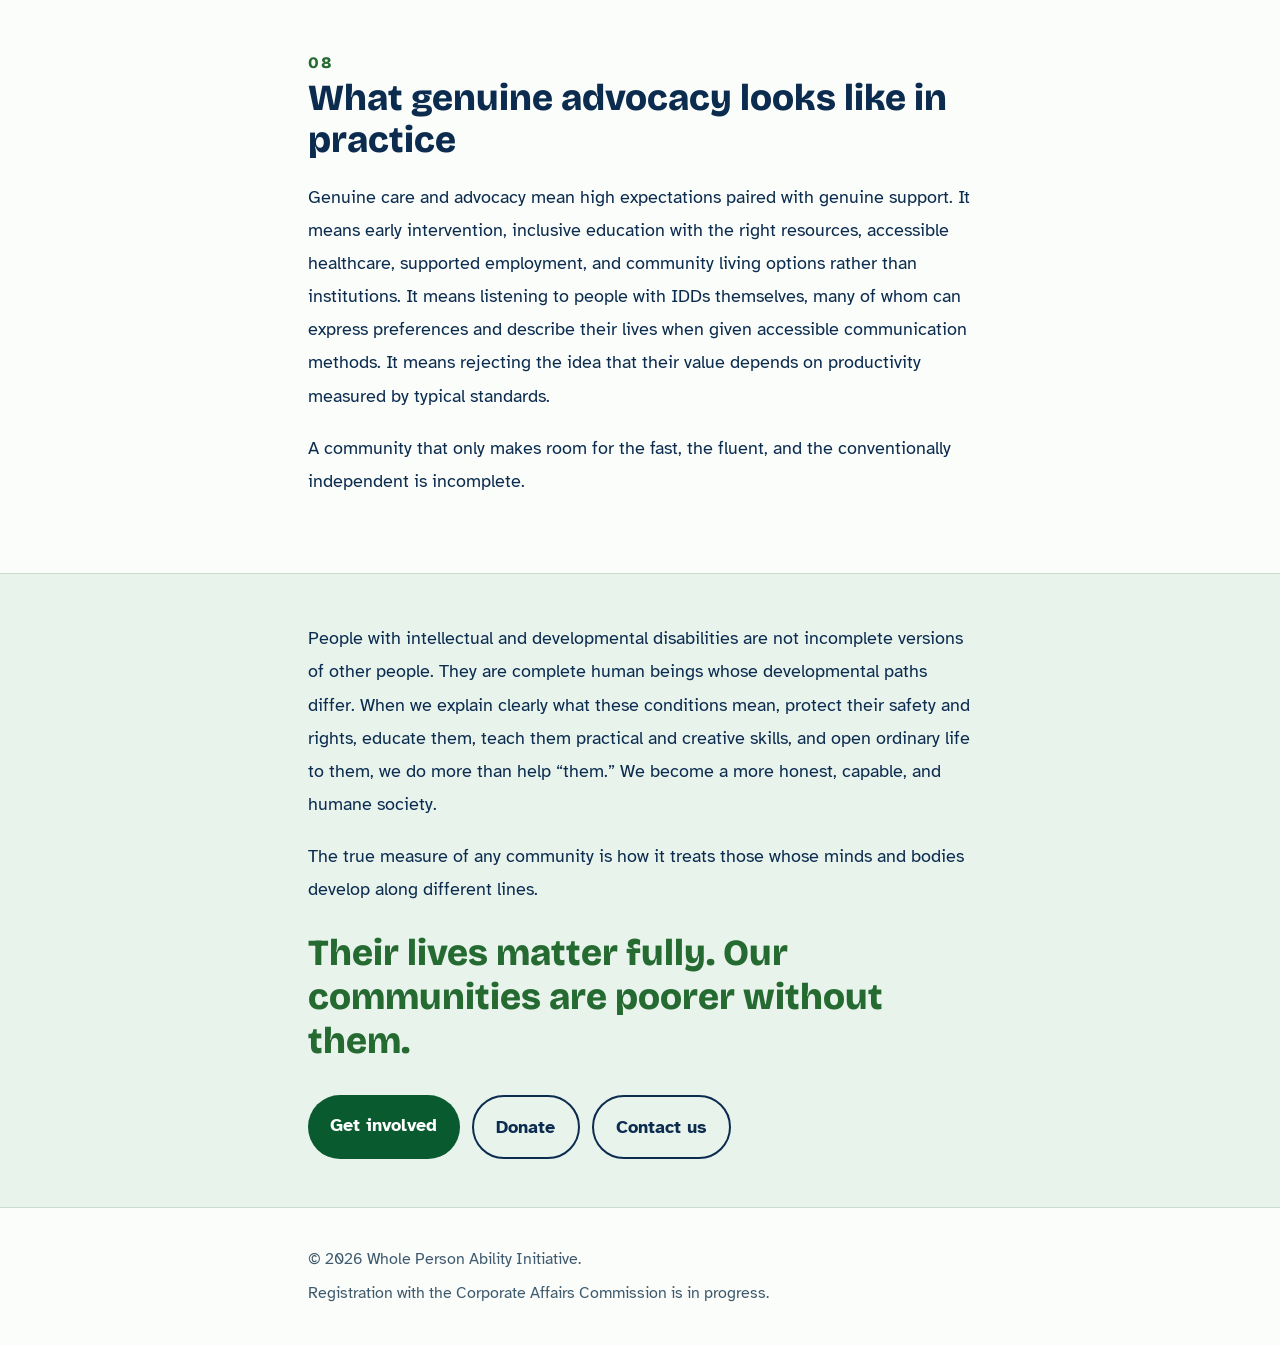
==== commit 04e83928: "Add forms and accessibility" ====
--- a/learn.html
+++ b/learn.html
@@ -6,11 +6,13 @@
 <title>What intellectual and developmental disabilities mean | Whole Person Ability Initiative</title>
 <meta name="description" content="A plain-language lesson on intellectual and developmental disabilities, and why every person deserves dignity, opportunity and belonging.">
 <link rel="icon" href="logo-mark.png" type="image/png">
+<link rel="stylesheet" href="extras.css">
+<script src="a11y.js"></script>
 <link rel="preconnect" href="https://fonts.googleapis.com">
 <link rel="preconnect" href="https://fonts.gstatic.com" crossorigin>
 <link href="https://fonts.googleapis.com/css2?family=Atkinson+Hyperlegible:wght@400;700&family=Bricolage+Grotesque:wght@600;800&display=swap" rel="stylesheet">
 <style>
-:root{--paper:#fafdf9;--sky:#e8f3ec;--sun:#2f8f3a;--rose:#005fb3;--text:#0b2b4f;--muted:#3f5a6e;--line:#c9dccf;--leafText:#2e7d3a;--btnbg:#0a5a2f;--btnfg:#fff;--num:#8fd35f}
+:root{--paper:#fafdf9;--sky:#e8f3ec;--sun:#2f8f3a;--rose:#005fb3;--text:#0b2b4f;--muted:#3f5a6e;--line:#c9dccf;--leafText:#256a31;--btnbg:#0a5a2f;--btnfg:#fff;--num:#8fd35f}
 @media (prefers-color-scheme:dark){:root{--paper:#0c1d16;--sky:#14301f;--text:#eaf5ee;--muted:#b5cdbd;--line:#2c4a39;--leafText:#8fd35f;--sun:#8fd35f;--btnbg:#8fd35f;--btnfg:#032a17;--rose:#7db8f5;--num:#2f8f3a}}
 *{box-sizing:border-box}html{scroll-behavior:smooth;scroll-padding-top:1rem}
 @media (prefers-reduced-motion:reduce){html{scroll-behavior:auto}}
@@ -54,12 +56,13 @@
 </style>
 </head>
 <body>
+<a class="skip" href="#top">Skip to main content</a>
 <div class="bar" id="bar"></div>
 <header class="top"><div class="wrap">
   <a class="brand" href="index.html"><img src="logo-mark.png" width="52" height="52" alt=""><span class="lockup"><b>WHOLE PERSON</b><i>ABILITY INITIATIVE</i></span></a>
   <nav aria-label="Main"><a href="index.html">Home</a><a href="index.html#donate">Donate</a><a href="index.html#contact">Contact</a></nav>
 </div></header>
-<main>
+<main id="top" tabindex="-1">
 <div class="lhero"><div class="narrow">
   <h1>Intellectual and developmental disabilities: what they mean, and why every person deserves dignity, opportunity and belonging</h1>
   <p class="lede">A plain-language guide for families, teachers and communities.</p>
--- a/extras.css
+++ b/extras.css
@@ -0,0 +1,45 @@
+:root{--err:#a4001a}
+@media (prefers-color-scheme:dark){:root{--err:#ff9aa8}}
+html.ts1{font-size:112.5%}html.ts2{font-size:125%}html.ts3{font-size:150%}
+html.hc{--paper:#000;--sky:#000;--text:#fff;--muted:#fff;--line:#fff;--leafText:#ffff00;--sun:#ffff00;--rose:#00ffff;--btnbg:#ffff00;--btnfg:#000;--ink:#fff;--err:#ff8a8a}
+html.hc a{text-decoration:underline}
+html.hc .fphoto::before{background:#ffff00}
+.skip{position:absolute;left:-9999px;top:0;background:#000;color:#fff;padding:.8rem 1.2rem;z-index:1000;font-weight:700;border-radius:0 0 8px 0}
+.skip:focus{left:0}
+.sr{position:absolute;width:1px;height:1px;overflow:hidden;clip:rect(0 0 0 0);white-space:nowrap}
+.a11y{background:#0b2b4f;color:#fff;font-size:.95rem}
+html.hc .a11y{background:#000;border-bottom:2px solid #fff}
+.a11y .wrap{display:flex;flex-wrap:wrap;gap:.4rem .6rem;align-items:center;justify-content:flex-end;padding:.35rem 1.25rem}
+.a11y button{font:inherit;min-height:44px;min-width:44px;padding:.3rem .8rem;border-radius:8px;border:2px solid #fff;background:transparent;color:#fff;cursor:pointer}
+.a11y button[aria-pressed=true]{background:#fff;color:#0b2b4f}
+:focus-visible{outline:3px solid #ffbf47!important;outline-offset:2px;box-shadow:0 0 0 5px #0b2b4f}
+html.hc :focus-visible{box-shadow:0 0 0 5px #000}
+button,.btn,select,summary,.fld input:not([type=checkbox]){min-height:44px}
+nav a{display:inline-block;padding:.55rem .25rem}
+.fdet{border:1px solid var(--line);border-radius:14px;background:var(--paper);margin:1rem 0}
+.fdet summary{cursor:pointer;padding:1rem 1.25rem;font-family:"Bricolage Grotesque",sans-serif;font-weight:800;font-size:1.3rem;list-style:none;display:flex;justify-content:space-between;align-items:center;gap:1rem}
+.fdet summary::-webkit-details-marker{display:none}
+.fdet summary::after{content:"+";font-size:1.8rem;line-height:1}
+.fdet[open] summary::after{content:"\2212"}
+.fbody{padding:0 1.25rem 1.5rem;max-width:44rem}
+.fld{margin:1.15rem 0}
+.fld label{display:block;font-weight:700;margin-bottom:.3rem}
+.req,.opt{font-weight:400;color:var(--muted);font-size:.95rem}
+.hint{margin:0 0 .4rem;color:var(--muted);font-size:1rem}
+.fld input[type=text],.fld input[type=email],.fld input[type=tel],.fld select,.fld textarea{width:100%;font:inherit;padding:.7rem .85rem;border:2px solid var(--text);border-radius:8px;background:var(--paper);color:var(--text)}
+.fld [aria-invalid=true]{border-color:var(--err);border-width:3px}
+.ferr{color:var(--err);font-weight:700;margin:.35rem 0 0}
+.consent{display:flex;gap:.75rem;align-items:flex-start}
+.consent input{width:1.6rem;height:1.6rem;flex:none;margin-top:.2rem}
+.consent label{font-weight:400;margin:0}
+.errsum{border:3px solid var(--err);border-radius:10px;padding:1rem 1.25rem;margin:1rem 0}
+.errsum h3{font-size:1.15rem;margin:0 0 .5rem;color:var(--err)}.errsum p{margin:0 0 .5rem}.errsum ul{margin:0;padding-left:1.2rem}
+.fok{background:var(--sky);border:2px solid var(--leafText);border-radius:12px;padding:1.25rem;font-weight:700}
+.hp{position:absolute;left:-9999px;width:1px;height:1px;overflow:hidden}
+.fnote{background:var(--sky);border-left:6px solid var(--rose);padding:.8rem 1rem;border-radius:0 10px 10px 0;margin:1rem 0}
+.fsubmit{font:inherit;font-weight:700;border:0;border-radius:999px;padding:.85rem 1.6rem;background:var(--btnbg);color:var(--btnfg);cursor:pointer}
+.fsubmit:disabled{opacity:.7;cursor:wait}
+.priv h3{font-size:1.2rem;margin:1.5rem 0 .4rem}.priv p,.priv li{max-width:44rem}
+h1,h2,h3,h4,p,li,a,label,summary,span,small,dd,dt{overflow-wrap:anywhere}
+.split>*,.split2>*,.fgrid>*,.hero .wrap>*,.vm>*,.values>*,.ways>*{min-width:0}
+.picker select{max-width:min(22rem,100%)}
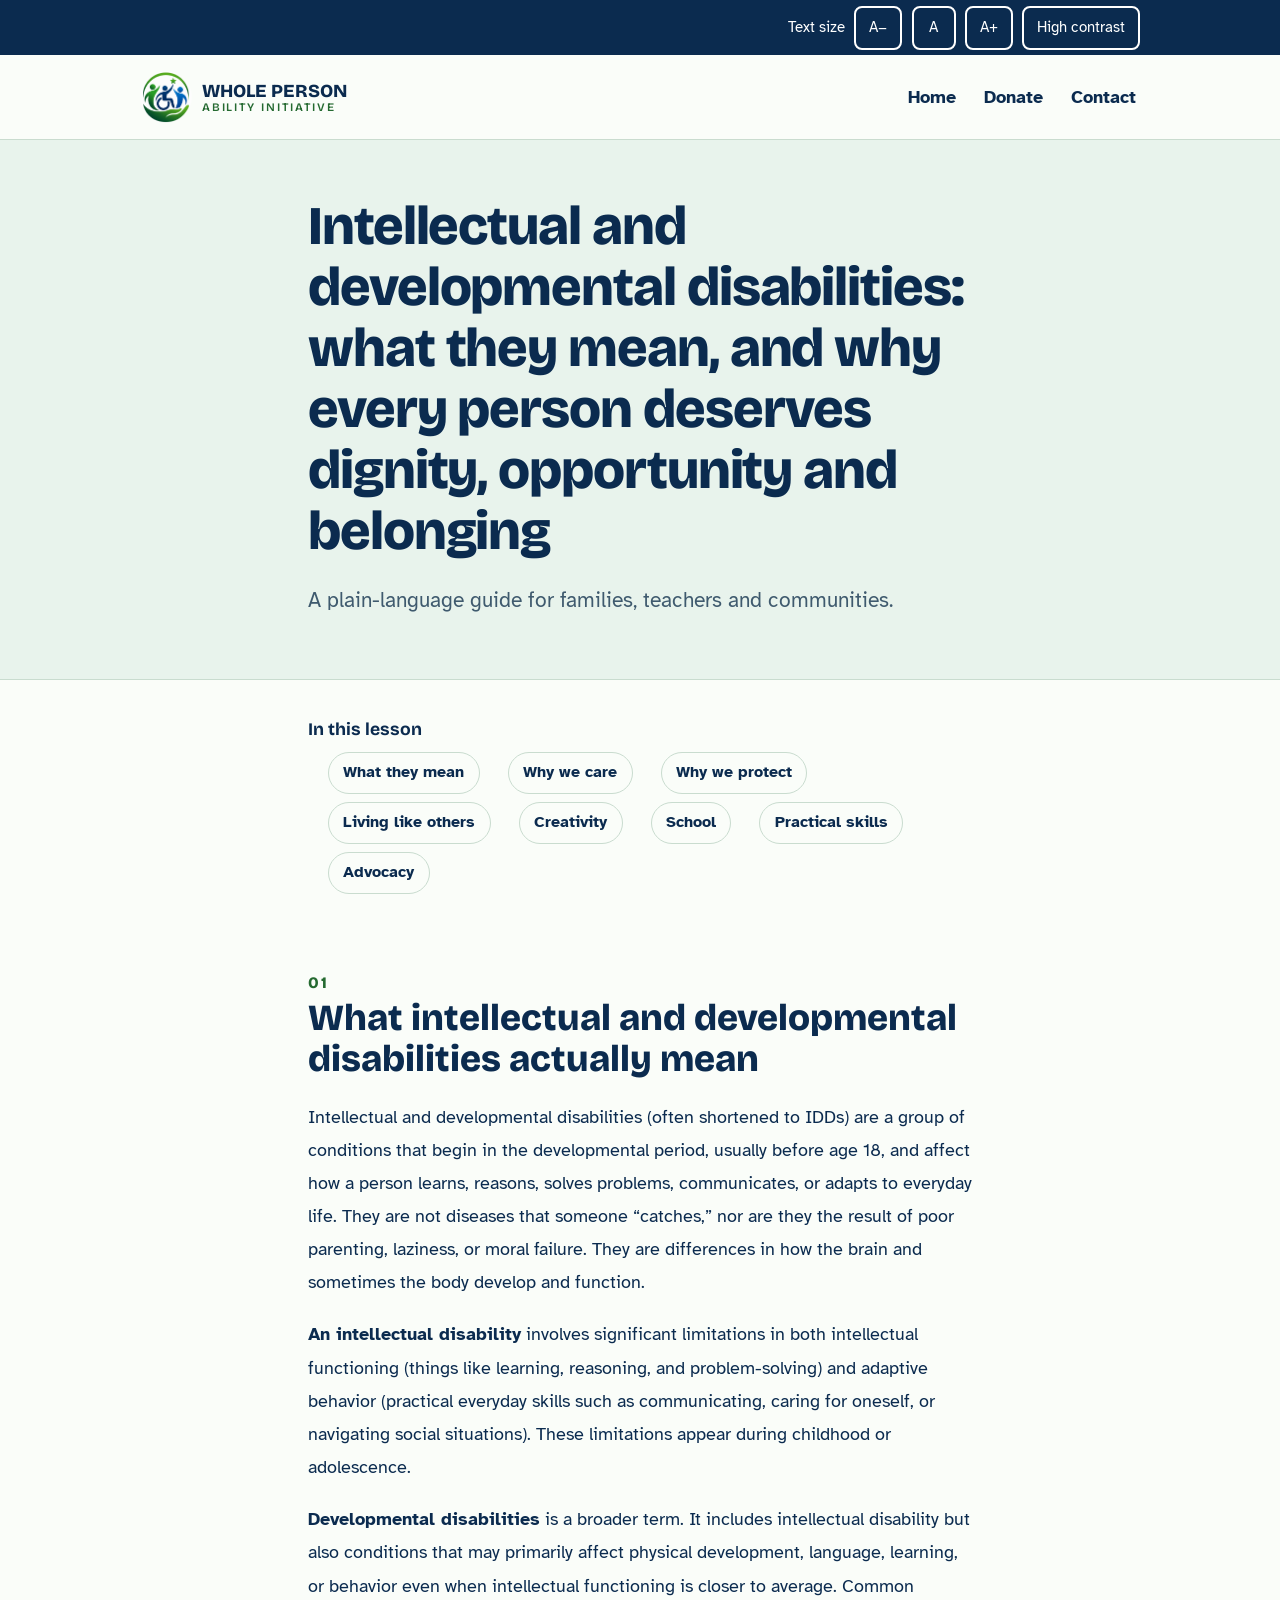
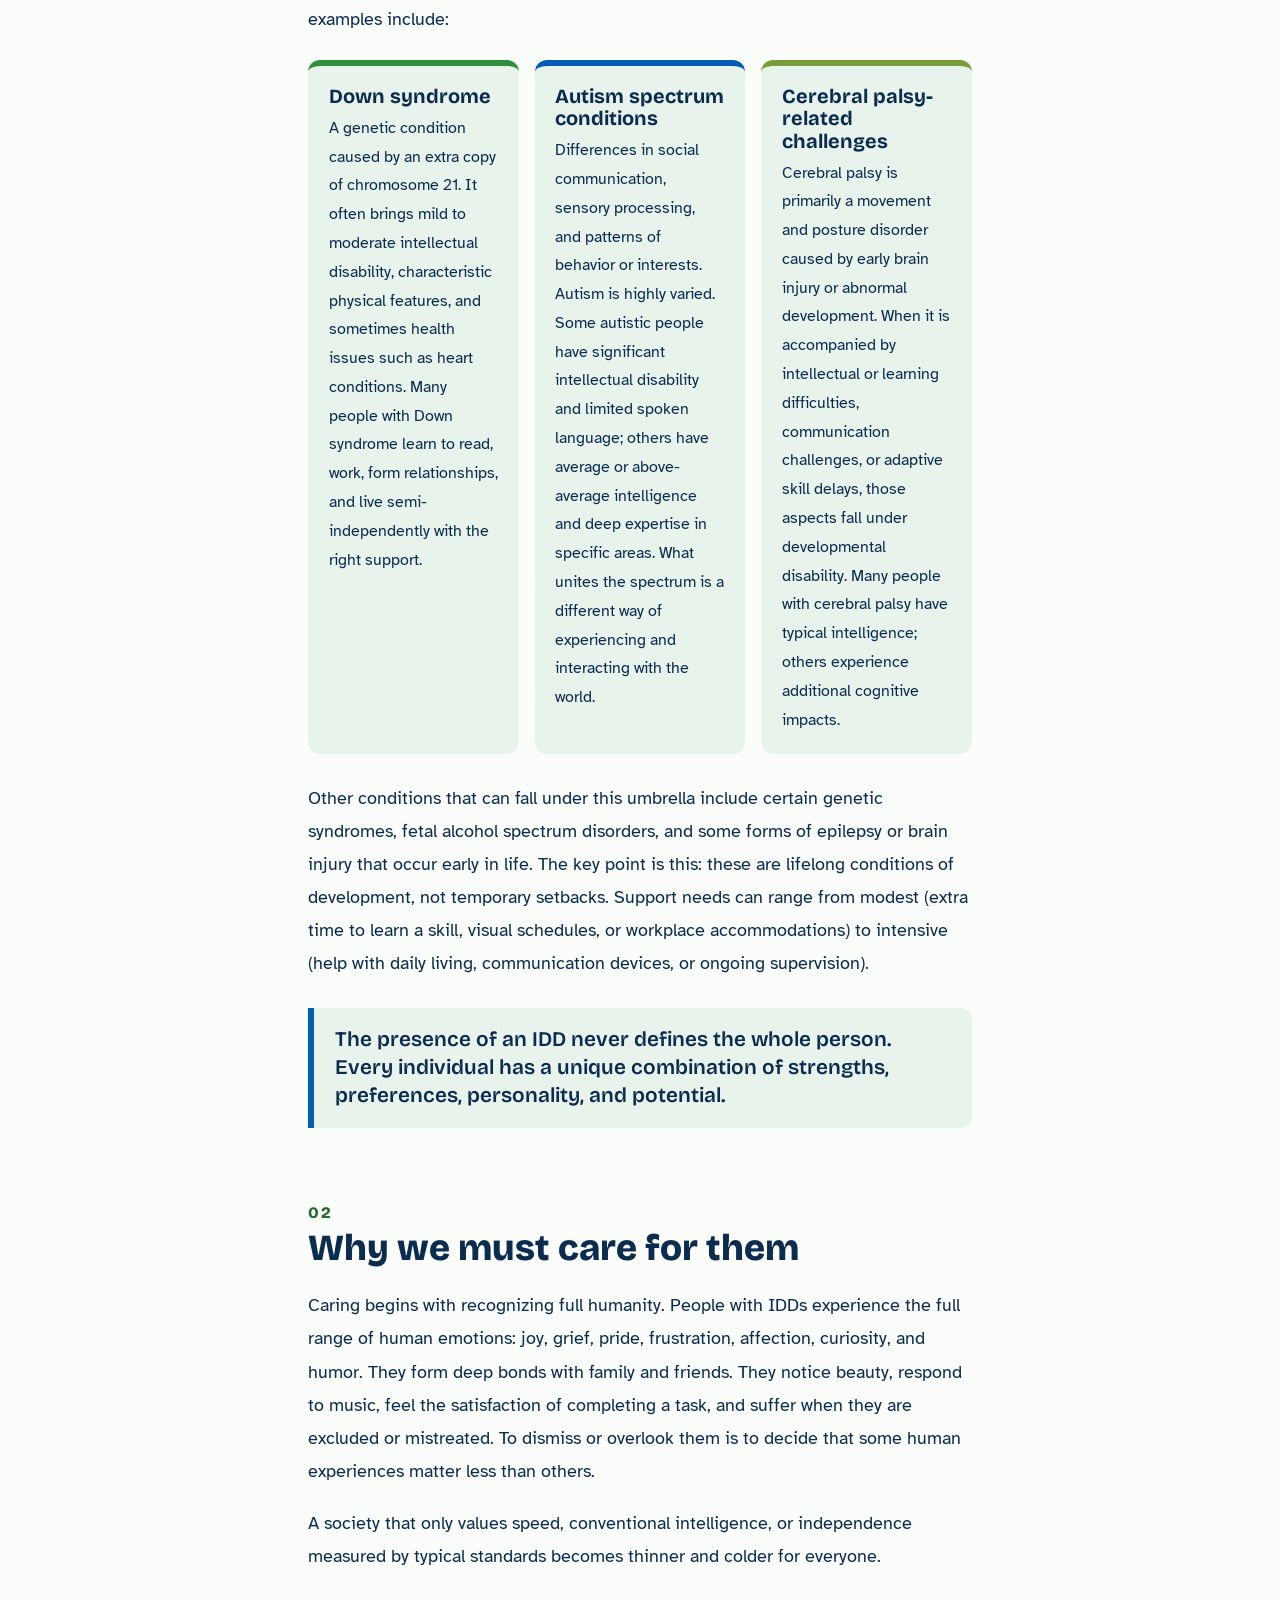
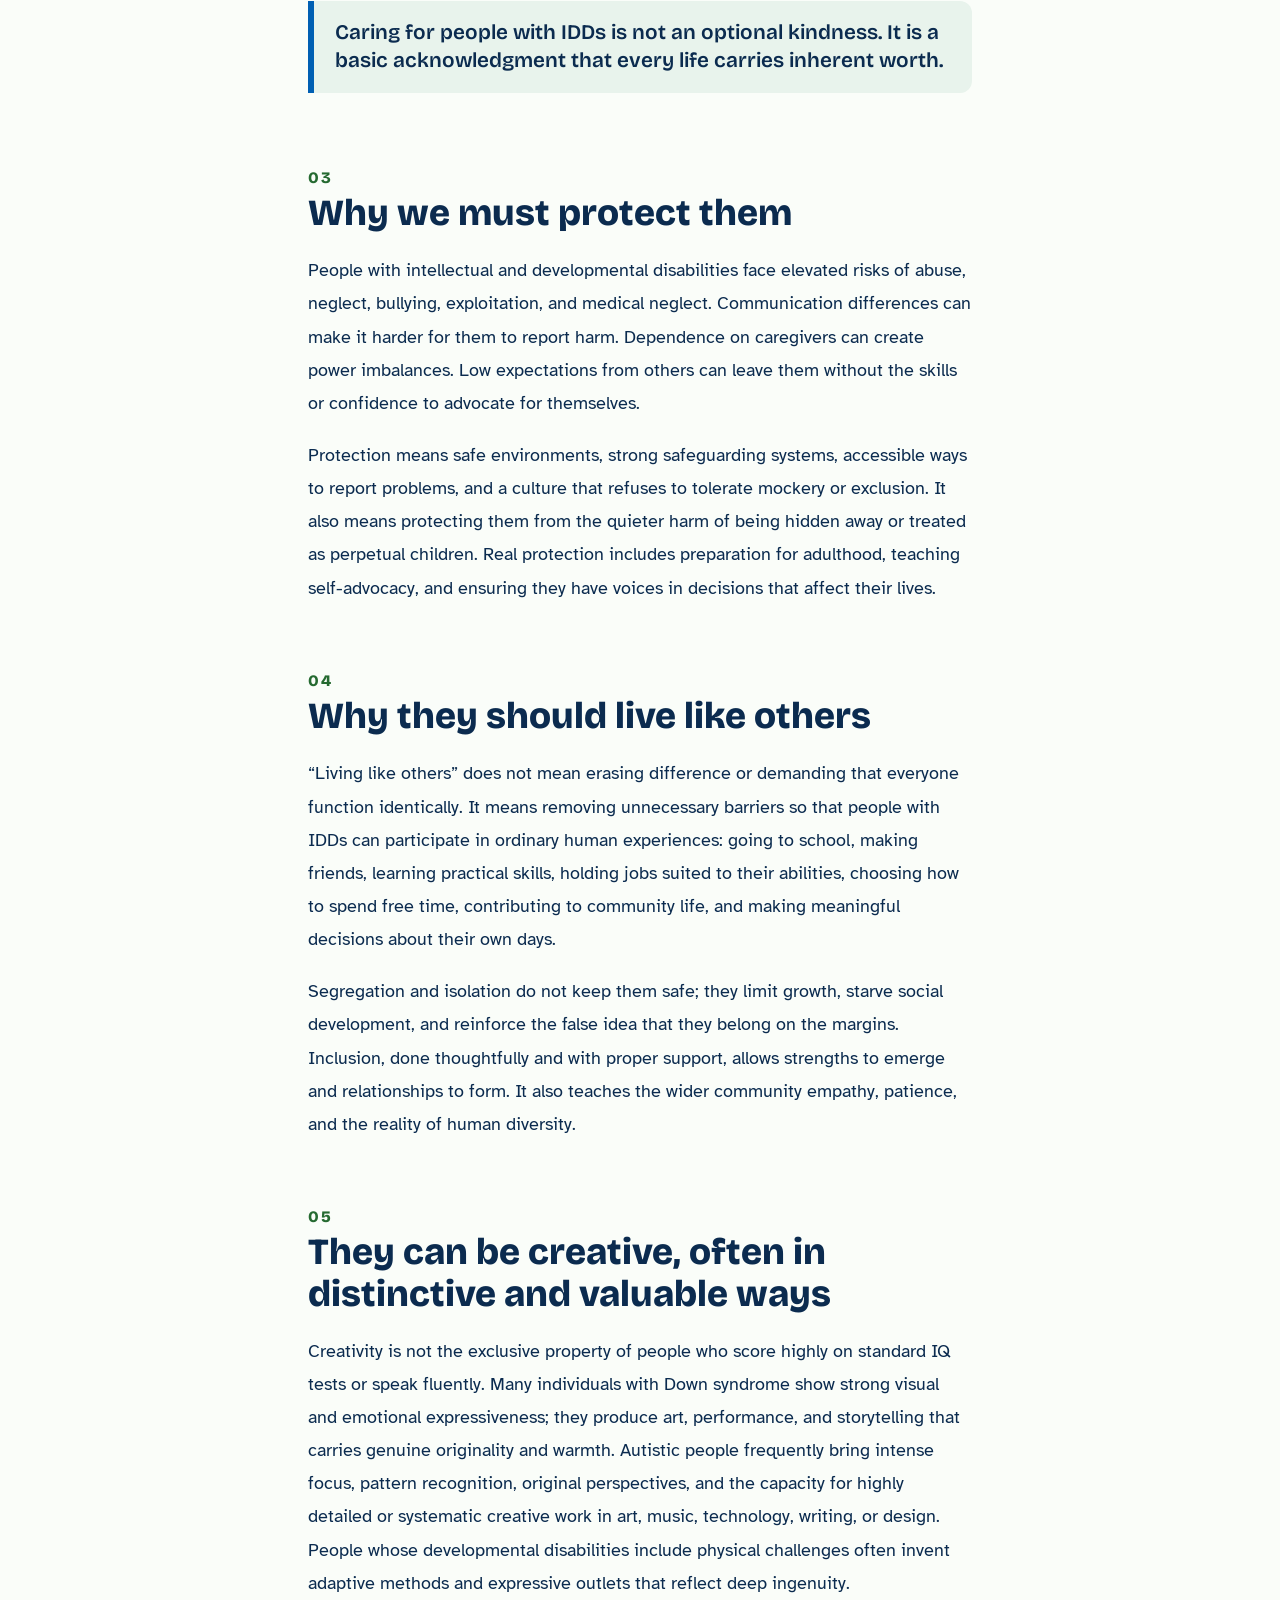
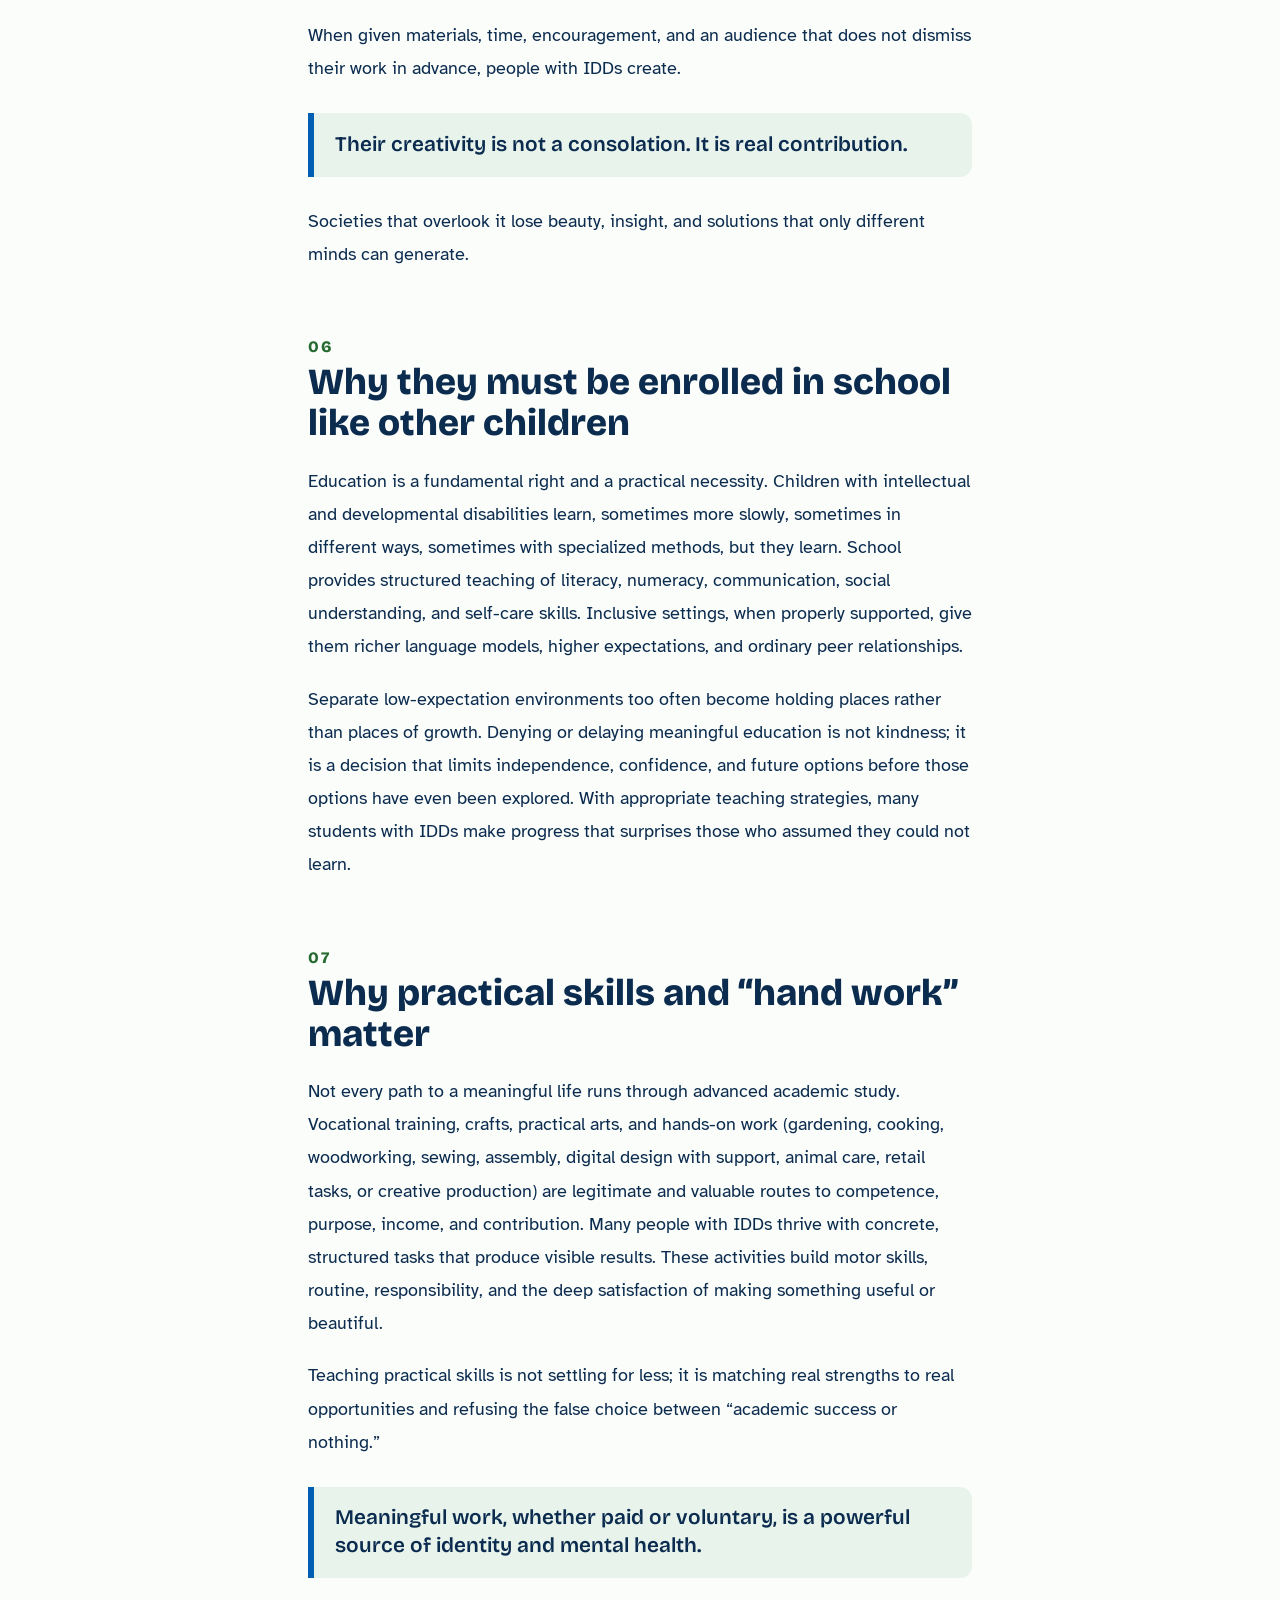
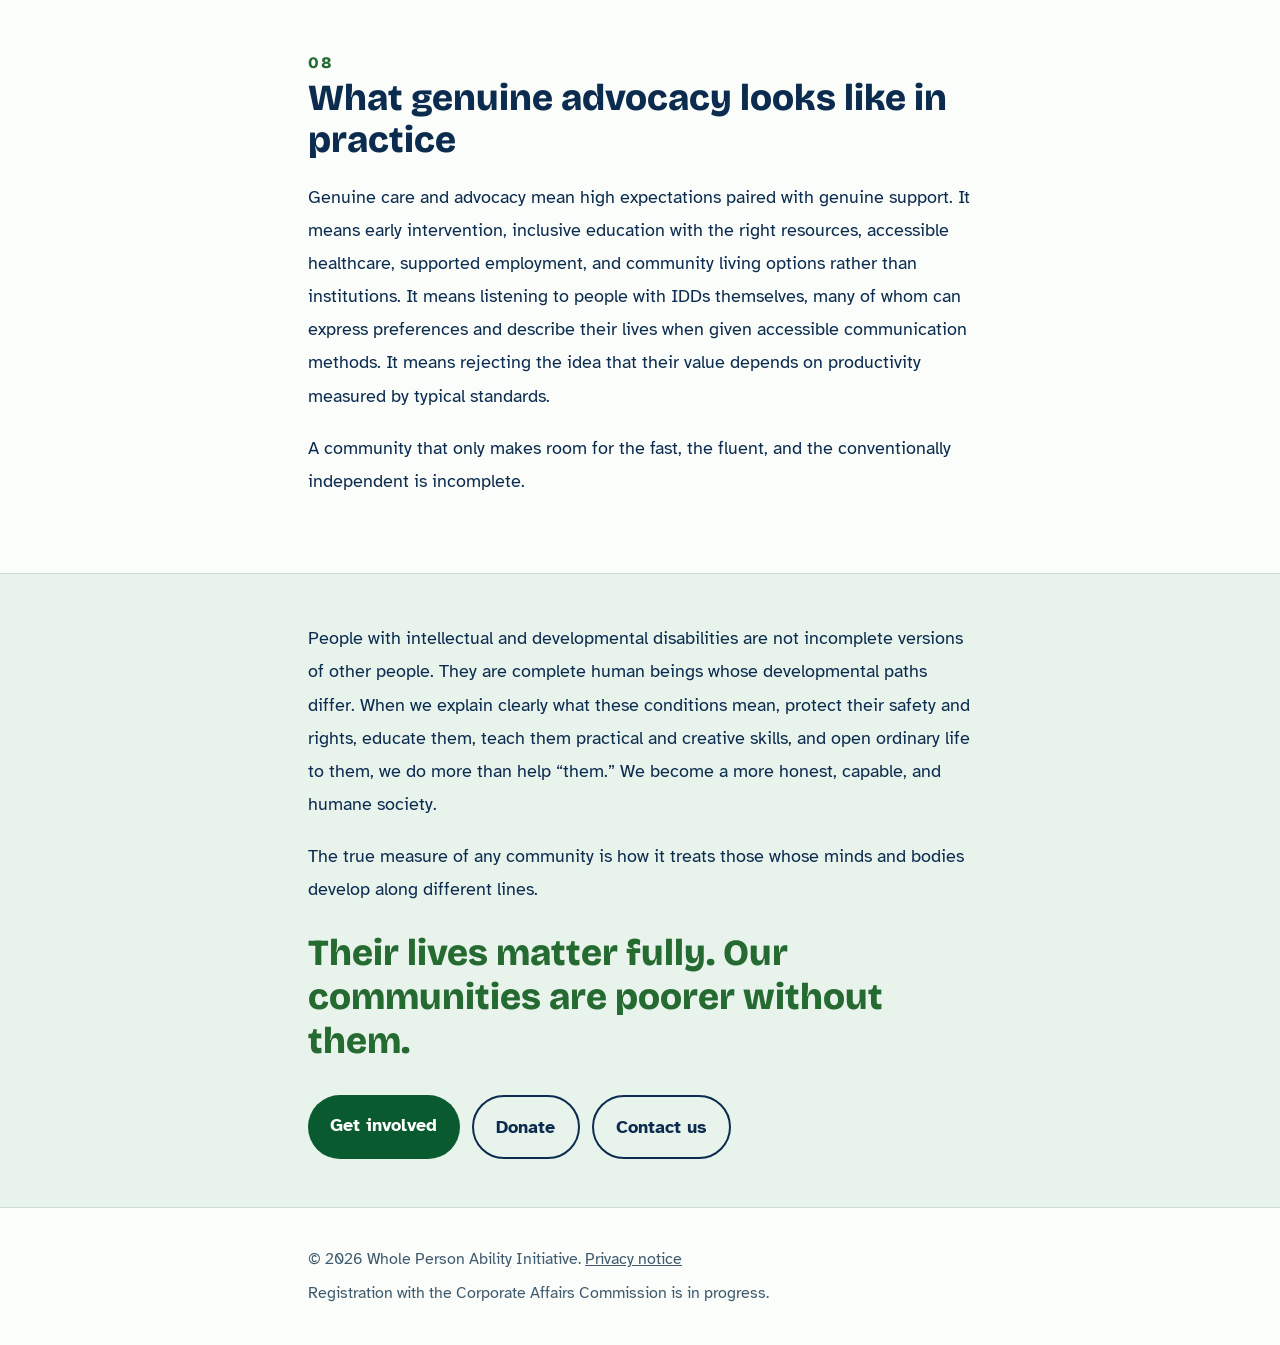
==== commit 42c0295f: "Refine content, donation card, images" ====
--- a/learn.html
+++ b/learn.html
@@ -6,14 +6,13 @@
 <title>What intellectual and developmental disabilities mean | Whole Person Ability Initiative</title>
 <meta name="description" content="A plain-language lesson on intellectual and developmental disabilities, and why every person deserves dignity, opportunity and belonging.">
 <link rel="icon" href="logo-mark.png" type="image/png">
-<link rel="stylesheet" href="extras.css">
 <script src="a11y.js"></script>
 <link rel="preconnect" href="https://fonts.googleapis.com">
 <link rel="preconnect" href="https://fonts.gstatic.com" crossorigin>
 <link href="https://fonts.googleapis.com/css2?family=Atkinson+Hyperlegible:wght@400;700&family=Bricolage+Grotesque:wght@600;800&display=swap" rel="stylesheet">
 <style>
 :root{--paper:#fafdf9;--sky:#e8f3ec;--sun:#2f8f3a;--rose:#005fb3;--text:#0b2b4f;--muted:#3f5a6e;--line:#c9dccf;--leafText:#256a31;--btnbg:#0a5a2f;--btnfg:#fff;--num:#8fd35f}
-@media (prefers-color-scheme:dark){:root{--paper:#0c1d16;--sky:#14301f;--text:#eaf5ee;--muted:#b5cdbd;--line:#2c4a39;--leafText:#8fd35f;--sun:#8fd35f;--btnbg:#8fd35f;--btnfg:#032a17;--rose:#7db8f5;--num:#2f8f3a}}
+@media (prefers-color-scheme:dark){:root{--paper:#0f1a2b;--sky:#16253b;--text:#eaf1fa;--muted:#b4c3d8;--line:#2d4261;--leafText:#7be0ad;--sun:#5fd8a4;--rose:#7db8f5;--num:#5fd8a4;--btnbg:#5fd8a4;--btnfg:#06231a}}
 *{box-sizing:border-box}html{scroll-behavior:smooth;scroll-padding-top:1rem}
 @media (prefers-reduced-motion:reduce){html{scroll-behavior:auto}}
 body{margin:0;background:var(--paper);color:var(--text);font:1.15rem/1.8 "Atkinson Hyperlegible",system-ui,sans-serif}
@@ -54,6 +53,7 @@
 footer{padding:2rem 0;color:var(--muted);font-size:1rem;border-top:1px solid var(--line)}footer p{margin:.3rem 0}
 @media (min-width:760px){.cards{grid-template-columns:repeat(3,1fr)}.card p{font-size:1rem}}
 </style>
+<link rel="stylesheet" href="extras.css">
 </head>
 <body>
 <a class="skip" href="#top">Skip to main content</a>
@@ -124,7 +124,7 @@
   <div class="btns"><a class="btn" href="index.html#help">Get involved</a><a class="btn alt" href="index.html#donate">Donate</a><a class="btn alt" href="index.html#contact">Contact us</a></div>
 </div></div>
 </main>
-<footer><div class="narrow"><p>&copy; 2026 Whole Person Ability Initiative.</p><p>Registration with the Corporate Affairs Commission is in progress.</p></div></footer>
+<footer><div class="narrow"><p>&copy; 2026 Whole Person Ability Initiative. <a href="privacy.html">Privacy notice</a></p><p>Registration with the Corporate Affairs Commission is in progress.</p></div></footer>
 <script>
 (function(){var b=document.getElementById("bar");
 function u(){var h=document.documentElement,m=h.scrollHeight-h.clientHeight;b.style.width=(m>0?h.scrollTop/m*100:0)+"%"}
--- a/extras.css
+++ b/extras.css
@@ -43,3 +43,53 @@
 h1,h2,h3,h4,p,li,a,label,summary,span,small,dd,dt{overflow-wrap:anywhere}
 .split>*,.split2>*,.fgrid>*,.hero .wrap>*,.vm>*,.values>*,.ways>*{min-width:0}
 .picker select{max-width:min(22rem,100%)}
+
+/* ---- Images and content layout ---- */
+.media{display:grid;grid-template-columns:1.1fr .9fr;gap:2.5rem;align-items:start}
+.pic{margin:0}
+.pic img{display:block;width:100%;height:auto;border-radius:20px;object-fit:cover;box-shadow:0 12px 32px rgba(11,43,79,.14)}
+.pic figcaption{font-size:.9rem;color:var(--muted);margin-top:.5rem}
+.pic.stick{position:sticky;top:1.5rem}
+.lead2{font-family:"Bricolage Grotesque",sans-serif;font-size:1.35rem;font-weight:600;line-height:1.4;margin:0 0 1.25rem}
+.defs{margin:0}
+.defs>div{padding:1rem 0;border-top:1px solid var(--line)}
+.defs>div:last-child{border-bottom:1px solid var(--line)}
+.defs dt{font-family:"Bricolage Grotesque",sans-serif;font-weight:800;font-size:1.25rem}
+.defs dd{margin:.25rem 0 0;color:var(--muted)}
+.tipshead{margin:2.25rem 0 .75rem;font-size:1.4rem}
+.prog p{max-width:none}
+@media (max-width:860px){.media{grid-template-columns:1fr}.pic.stick{position:static}}
+
+/* ---- Founder circle ---- */
+.fcenter{text-align:center}
+.fcircle{width:min(260px,70vw);aspect-ratio:1/1;margin:1.75rem auto 1.5rem;border-radius:50%;box-shadow:0 0 0 6px var(--paper),0 0 0 12px var(--sun)}
+.fcircle img{display:block;width:100%;height:100%;border-radius:50%;object-fit:cover}
+.fcenter .fname{margin-top:.25rem}
+.fbio{text-align:left;max-width:44rem;margin:2rem auto 0}
+.fbio .fq{margin-top:1.5rem}
+
+/* ---- Crypto donation module ---- */
+:root{--warnbg:#fff4e0;--warnbd:#b45309;--warntx:#4a2500;--shadow:0 14px 40px rgba(11,43,79,.12)}
+@media (prefers-color-scheme:dark){:root{--warnbg:#33260f;--warnbd:#f59e0b;--warntx:#ffe6b8;--shadow:0 14px 40px rgba(0,0,0,.45)}}
+html.hc{--warnbg:#000;--warnbd:#ffff00;--warntx:#fff}
+.give{position:relative;overflow:hidden;background:var(--paper);border:1px solid var(--line);border-radius:22px;padding:2rem 1.75rem 1.75rem;box-shadow:var(--shadow)}
+.give::before{content:"";position:absolute;left:0;right:0;top:0;height:6px;background:linear-gradient(90deg,var(--btnbg),var(--rose))}
+.give h3{font-size:1.5rem;margin:0 0 .35rem}
+.give>p{margin:0 0 1.25rem;color:var(--muted)}
+.give .picker label{display:block;font-weight:800;margin:0 0 .5rem}
+.give .picker select{appearance:none;-webkit-appearance:none;width:100%;max-width:100%;min-height:52px;padding:.8rem 3rem .8rem 1rem;border:2px solid var(--line);border-radius:12px;font:inherit;font-weight:700;color:var(--text);background-color:var(--sky);background-image:linear-gradient(45deg,transparent 50%,var(--text) 50%),linear-gradient(135deg,var(--text) 50%,transparent 50%);background-position:calc(100% - 24px) 55%,calc(100% - 18px) 55%;background-size:6px 6px,6px 6px;background-repeat:no-repeat;cursor:pointer}
+.give .picker select:hover{border-color:var(--btnbg)}
+.walletout{margin-top:1.25rem}
+.wcard{background:var(--sky);border:1px solid var(--line);border-radius:16px;padding:1.25rem}
+.whead{display:flex;flex-wrap:wrap;align-items:center;justify-content:space-between;gap:.5rem .75rem;margin-bottom:1rem}
+.wcoin{font-family:"Bricolage Grotesque",sans-serif;font-size:1.35rem;margin:0}
+.wnet{display:inline-block;padding:.25rem .8rem;border-radius:999px;border:1.5px solid var(--leafText);color:var(--leafText);background:var(--paper);font-weight:700;font-size:.92rem}
+.netwarn{margin:0 0 1.1rem;padding:.85rem 1rem;background:var(--warnbg);color:var(--warntx);border-left:6px solid var(--warnbd);border-radius:0 10px 10px 0;line-height:1.5}
+.wlabel{margin:0 0 .4rem;font-size:.85rem;font-weight:800;letter-spacing:.08em;text-transform:uppercase;color:var(--muted)}
+.wcard .addr{font-family:ui-monospace,Menlo,Consolas,monospace;font-size:1rem;line-height:1.5;word-break:break-all;padding:.9rem 1rem;background:var(--paper);border:1px solid var(--line);border-radius:12px;user-select:all}
+.wcard .copy{display:flex;align-items:center;justify-content:center;gap:.5rem;width:100%;min-height:54px;margin-top:1rem;padding:.85rem 1.4rem;border:0;border-radius:12px;background:var(--btnbg);color:var(--btnfg);font:inherit;font-weight:800;font-size:1.1rem;cursor:pointer;box-shadow:0 6px 16px rgba(10,90,47,.28);transition:transform .12s,filter .12s}
+.wcard .copy:hover:not(:disabled){filter:brightness(1.08);transform:translateY(-1px)}
+.wcard .copy.done{background:var(--leafText);color:var(--paper)}
+.wcard .copy:disabled{opacity:.55;cursor:not-allowed;box-shadow:none}
+.give .warn{margin:1.1rem 0 0;font-size:.98rem;color:var(--muted)}
+@media (prefers-reduced-motion:reduce){.wcard .copy{transition:none}}
